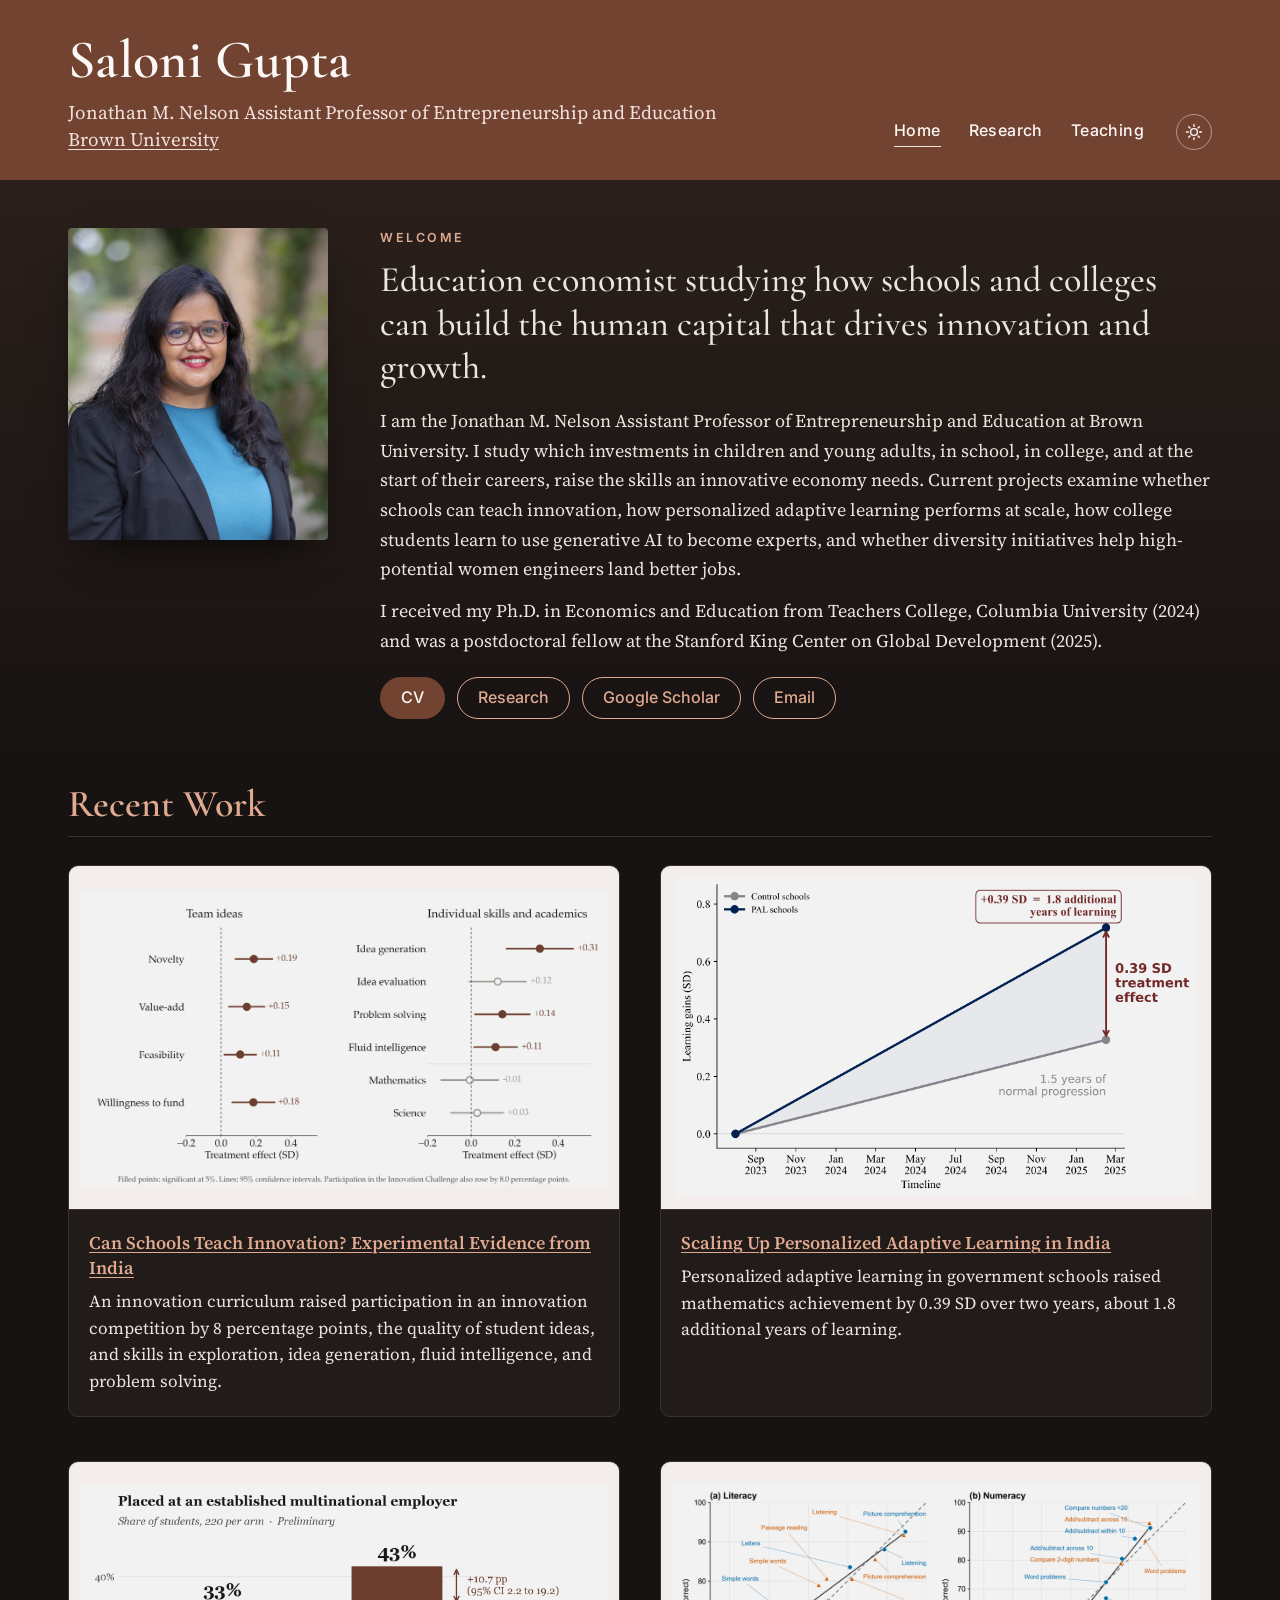
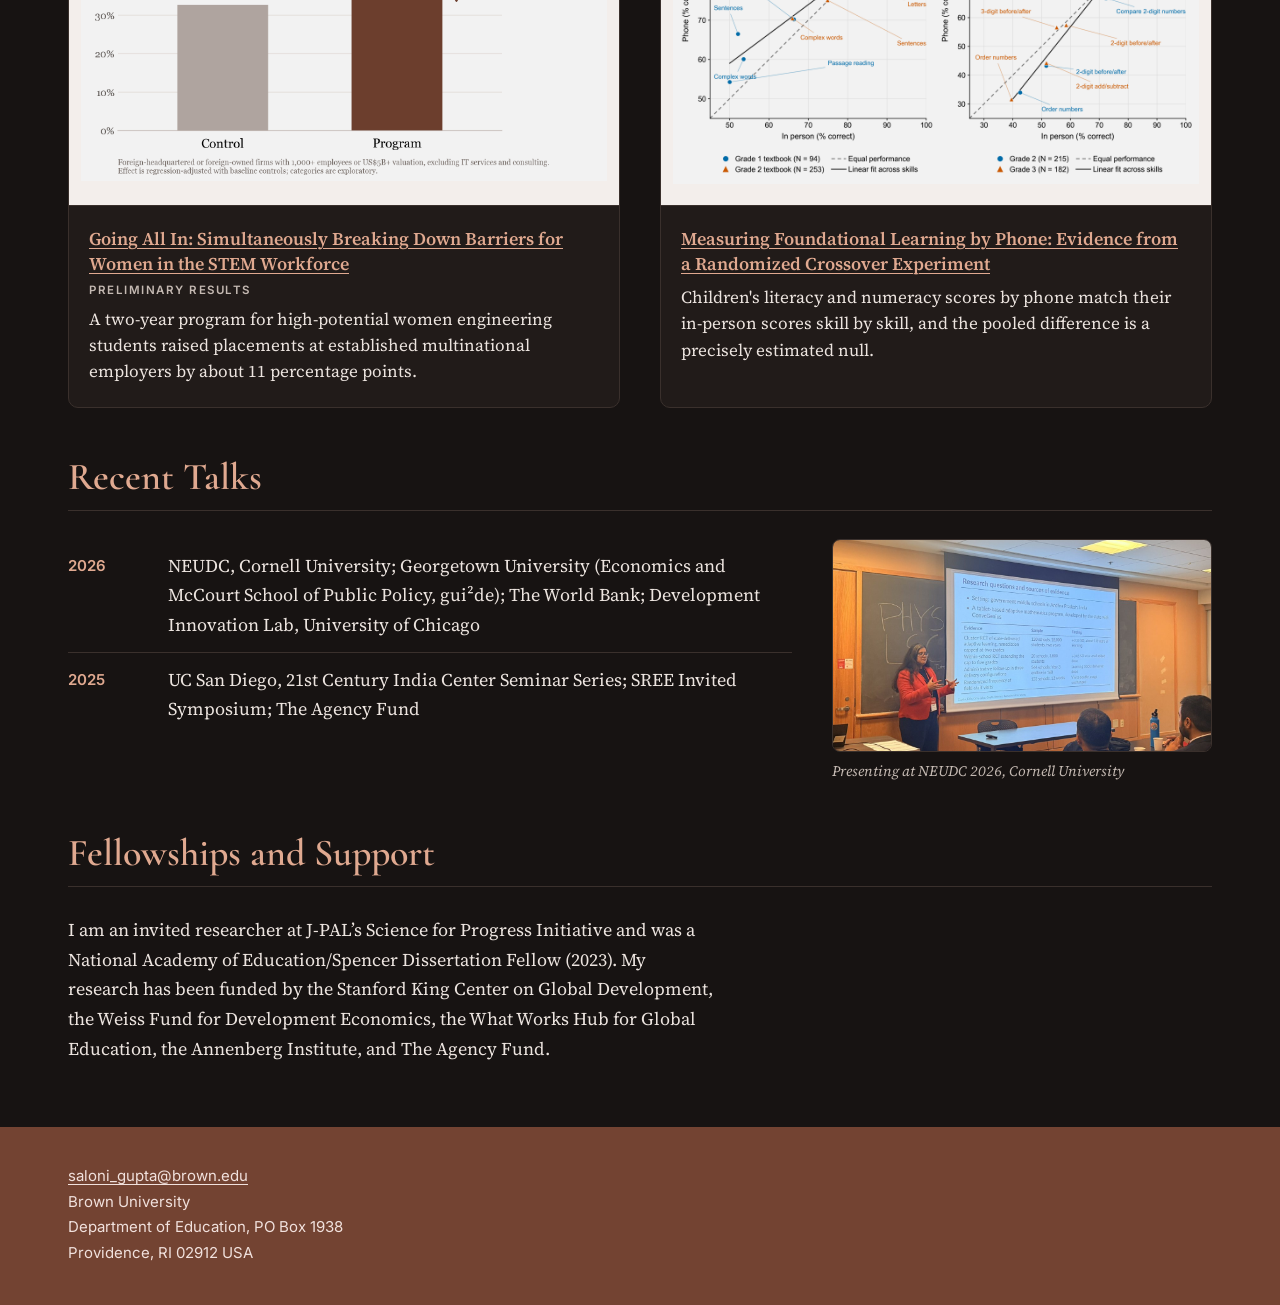
==== index.html @ adf178d1 "Women in STEM: high-potential, not first-generation Co-Authored-By: Claude Opus 5.5 <noreply@anthrop" ====
<!doctype html>
<html lang="en">
<head>
<meta charset="utf-8">
<meta name="viewport" content="width=device-width, initial-scale=1">
<title>Saloni Gupta</title>
<meta name="description" content="Saloni Gupta, Jonathan M. Nelson Assistant Professor of Entrepreneurship and Education at Brown University. Research on education, innovation, and technology in developing countries.">
<link rel="icon" href="assets/favicon.svg" type="image/svg+xml">
<link rel="icon" href="assets/favicon-48.png" sizes="48x48" type="image/png">
<link rel="apple-touch-icon" href="assets/apple-touch-icon.png">
<meta name="theme-color" content="#734332">
<meta name="color-scheme" content="dark light">
<meta property="og:type" content="website">
<meta property="og:site_name" content="Saloni Gupta">
<meta property="og:title" content="Saloni Gupta">
<meta property="og:description" content="Saloni Gupta, Jonathan M. Nelson Assistant Professor of Entrepreneurship and Education at Brown University. Research on education, innovation, and technology in developing countries.">
<meta property="og:url" content="https://www.guptasaloni.com/">
<meta property="og:image" content="https://www.guptasaloni.com/assets/share-card.jpg">
<meta property="og:image:width" content="1200">
<meta property="og:image:height" content="630">
<meta name="twitter:card" content="summary_large_image">
<link rel="canonical" href="https://www.guptasaloni.com/">
<script>
document.documentElement.classList.add("js");
(function () {
  var t = new URLSearchParams(location.search).get("theme");
  try { if (t) localStorage.setItem("theme", t); else t = localStorage.getItem("theme"); } catch (e) {}
  document.documentElement.setAttribute("data-theme", t === "light" ? "light" : "dark");
})();
</script>
<link rel="preconnect" href="https://fonts.googleapis.com">
<link rel="preconnect" href="https://fonts.gstatic.com" crossorigin>
<link rel="stylesheet" href="https://fonts.googleapis.com/css2?family=Inter:wght@400;500;600&family=Cormorant+Garamond:ital,wght@0,500;0,600;0,700;1,500&family=Source+Serif+4:ital,opsz,wght@0,8..60,400;0,8..60,600;0,8..60,700;1,8..60,400&display=swap">
<link rel="stylesheet" href="assets/style.css">
</head>
<body>

<header class="masthead">
  <div class="wrap masthead-inner">
    <div class="identity">
      <a class="name" href="index.html">Saloni Gupta</a>
      <p class="role">Jonathan M. Nelson Assistant Professor of Entrepreneurship and Education<br>
        <a href="https://education.brown.edu/">Brown University</a></p>
    </div>
    <nav class="nav" aria-label="Main">
      <a href="index.html" aria-current="page">Home</a>
      <a href="research.html">Research</a>
      <a href="teaching.html">Teaching</a>
      <button class="theme-toggle" type="button" aria-label="Switch between dark and light">
        <svg class="i-sun" viewBox="0 0 24 24" aria-hidden="true"><circle cx="12" cy="12" r="4.5"/><path d="M12 2v2.5M12 19.5V22M2 12h2.5M19.5 12H22M4.9 4.9l1.8 1.8M17.3 17.3l1.8 1.8M4.9 19.1l1.8-1.8M17.3 6.7l1.8-1.8"/></svg>
        <svg class="i-moon" viewBox="0 0 24 24" aria-hidden="true"><path d="M20 14.5A8 8 0 1 1 9.5 4a6.5 6.5 0 0 0 10.5 10.5z"/></svg>
      </button>
    </nav>
  </div>
</header>

<main>
  <section class="hero">
    <div class="wrap hero-inner">
      <img class="headshot" src="assets/headshot.jpg" alt="Portrait of Saloni Gupta" width="260" height="312">
      <div class="hero-text">
        <p class="eyebrow">Welcome</p>
        <p class="tagline">Education economist studying how schools and colleges can build the human capital that drives innovation and growth.</p>
        <div class="bio">
      <p>I am the Jonathan M. Nelson Assistant Professor of Entrepreneurship and Education at <a class="quiet" href="https://education.brown.edu/">Brown University</a>. I study which investments in children and young adults, in school, in college, and at the start of their careers, raise the skills an innovative economy needs. Current projects examine whether schools can teach innovation, how personalized adaptive learning performs at scale, how college students learn to use generative AI to become experts, and whether diversity initiatives help high-potential women engineers land better jobs.</p>
      <p>I received my Ph.D. in <a class="quiet" href="https://www.tc.columbia.edu/education-policy-and-social-analysis/economics-and-education/">Economics and Education</a> from Teachers College, Columbia University (2024) and was a postdoctoral fellow at the <a class="quiet" href="https://kingcenter.stanford.edu/people/saloni-gupta">Stanford King Center on Global Development</a> (2025).</p>
        </div>
        <p class="buttons">
          <a class="btn btn-solid" href="https://drive.google.com/file/d/1WS9bWjuK0NoUhhTJx7CAE8y5feHexhwJ/view">CV</a>
          <a class="btn" href="research.html">Research</a>
          <a class="btn" href="https://scholar.google.com/citations?user=am6ULm8AAAAJ&amp;hl=en">Google Scholar</a>
          <a class="btn" href="mailto:saloni_gupta@brown.edu">Email</a>
        </p>
      </div>
    </div>
  </section>

  <section class="wrap recent">
    <h2>Recent Work</h2>
    <div class="grid">
      <article class="card reveal">
        <button class="fig" data-full="assets/figures/innovation.png" aria-label="Enlarge figure: Can Schools Teach Innovation?">
          <img src="assets/figures/innovation.png" alt="Treatment effects on team ideas and individual skills" loading="lazy">
        </button>
        <h3><a href="research.html#innovation">Can Schools Teach Innovation? Experimental Evidence from India</a></h3>
        <p>An innovation curriculum raised participation in an innovation competition by 8 percentage points, the quality of student ideas, and skills in exploration, idea generation, fluid intelligence, and problem solving.</p>
      </article>
      <article class="card reveal">
        <button class="fig" data-full="assets/figures/pal.png" aria-label="Enlarge figure: Scaling Up Personalized Adaptive Learning">
          <img src="assets/figures/pal.png" alt="Learning gains in PAL and control schools over two years" loading="lazy">
        </button>
        <h3><a href="research.html#pal">Scaling Up Personalized Adaptive Learning in India</a></h3>
        <p>Personalized adaptive learning in government schools raised mathematics achievement by 0.39 SD over two years, about 1.8 additional years of learning.</p>
      </article>
      <article class="card reveal">
        <button class="fig" data-full="assets/figures/women-stem.png" aria-label="Enlarge figure: Going All In">
          <img src="assets/figures/women-stem.png" alt="Share of students placed at an established multinational employer, control versus program" loading="lazy">
        </button>
        <h3><a href="research.html#going-all-in">Going All In: Simultaneously Breaking Down Barriers for Women in the STEM Workforce</a></h3>
        <p class="card-kicker">Preliminary results</p>
        <p>A two-year program for high-potential women engineering students raised placements at established multinational employers by about 11 percentage points.</p>
      </article>
      <article class="card reveal">
        <button class="fig" data-full="assets/figures/phone.png" aria-label="Enlarge figure: Measuring Foundational Learning by Phone">
          <img src="assets/figures/phone.png" alt="Phone versus in-person scores, skill by skill" loading="lazy">
        </button>
        <h3><a href="research.html#phone">Measuring Foundational Learning by Phone: Evidence from a Randomized Crossover Experiment</a></h3>
        <p>Children's literacy and numeracy scores by phone match their in-person scores skill by skill, and the pooled difference is a precisely estimated null.</p>
      </article>
    </div>
  </section>

  <section class="wrap news reveal">
    <h2>Recent Talks</h2>
    <div class="talks-wrap">
      <ul class="talks">
        <li><span class="talk-date">2026</span><span>NEUDC, Cornell University; Georgetown University (Economics and McCourt School of Public Policy, gui²de); The World Bank; Development Innovation Lab, University of Chicago</span></li>
        <li><span class="talk-date">2025</span><span>UC San Diego, 21st Century India Center Seminar Series; SREE Invited Symposium; The Agency Fund</span></li>
      </ul>
      <figure class="talk-photo">
        <img src="assets/photos/neudc-2026.jpg" alt="Saloni Gupta presenting at NEUDC 2026, Cornell University" loading="lazy">
        <figcaption>Presenting at NEUDC 2026, Cornell University</figcaption>
      </figure>
    </div>
  </section>

  <section class="wrap support reveal">
    <h2>Fellowships and Support</h2>
    <p class="bio">I am an invited researcher at <a class="quiet" href="https://www.povertyactionlab.org/initiative/science-progress-initiative">J-PAL’s Science for Progress Initiative</a> and was a <a class="quiet" href="https://naeducation.org/awardee/saloni-gupta/">National Academy of Education/Spencer Dissertation Fellow</a> (2023). My research has been funded by the <a class="quiet" href="https://kingcenter.stanford.edu/">Stanford King Center on Global Development</a>, the <a class="quiet" href="https://weissfund.uchicago.edu/">Weiss Fund for Development Economics</a>, the <a class="quiet" href="https://www.wwhge.org/">What Works Hub for Global Education</a>, the <a class="quiet" href="https://annenberg.brown.edu/">Annenberg Institute</a>, and <a class="quiet" href="https://www.agency.fund/">The Agency Fund</a>.</p>
  </section>
</main>

<footer class="footer">
  <div class="wrap">
    <a href="mailto:saloni_gupta@brown.edu">saloni_gupta@brown.edu</a><br>
    Brown University<br>
    Department of Education, PO Box 1938<br>
    Providence, RI 02912 USA
  </div>
</footer>

<dialog class="lightbox" aria-label="Enlarged figure">
  <button class="close" aria-label="Close">×</button>
  <img alt="">
</dialog>

<script src="assets/site.js"></script>
</body>
</html>
---- assets/style.css ----
:root {
  --band: #734332;
  --band-dark: #5e3628;
  --brown: #734332;
  --card: #ffffff;
  --hero-top: #f1e1dd;
  --brown-dark: #5e3628;
  --cream: #f1e1dd;
  --white: #fbf8f6;
  --ink: #1c1c1c;
  --muted: #5a5450;
  --rule: #e6ded9;
  --paper: #faf8f6;
  --serif: "Source Serif 4", "Palatino Linotype", Palatino, Georgia, serif;
  --sans: "Inter", "Helvetica Neue", Arial, sans-serif;
  --display: "Cormorant Garamond", "Palatino Linotype", Palatino, Georgia, serif;
  --ease: cubic-bezier(.2, .7, .2, 1);
  --wrap: 1200px;
}

* { box-sizing: border-box; }
html { -webkit-text-size-adjust: 100%; }
body {
  margin: 0;
  background: var(--paper);
  color: var(--ink);
  font-family: var(--serif);
  font-size: 18px;
  line-height: 1.65;
  -webkit-font-smoothing: antialiased;
  text-rendering: optimizeLegibility;
}
html { scroll-behavior: smooth; }
body { overflow-anchor: none; }
a { color: var(--brown); text-underline-offset: 3px; text-decoration-thickness: 1px; transition: color .2s ease; }
a:hover { color: var(--brown-dark); }

.wrap { max-width: var(--wrap); margin: 0 auto; padding: 0 28px; }

/* Masthead: name, title and menu share one band and one page width */
.masthead {
  position: sticky; top: 0; z-index: 50;
  background: var(--band); color: var(--white);
  transition: box-shadow .3s ease;
}
.masthead-inner, .name, .role { transition: padding .3s var(--ease), font-size .3s var(--ease), opacity .25s ease, max-height .3s var(--ease), margin .3s var(--ease); }
.role { max-height: 80px; overflow: hidden; }
.masthead.slim { box-shadow: 0 6px 20px -10px rgba(40, 20, 12, .55); }
.masthead.slim .masthead-inner { padding-top: 12px; padding-bottom: 12px; align-items: center; }
.masthead.slim .name { font-size: 30px; }
.masthead.slim .role { max-height: 0; opacity: 0; margin-top: 0; }
.masthead.slim .nav { padding-bottom: 0; }
.masthead-inner {
  display: flex;
  justify-content: space-between;
  align-items: flex-end;
  gap: 32px;
  padding-top: 32px;
  padding-bottom: 26px;
}
.masthead a { color: var(--white); }
.name {
  display: block;
  font-family: var(--display);
  font-weight: 600;
  font-size: 54px;
  line-height: 1.05;
  text-decoration: none;
  letter-spacing: 0.3px;
}
.role { margin: 10px 0 0; font-size: 19px; line-height: 1.45; color: var(--cream); }
.role a { color: var(--cream); }
.nav { display: flex; gap: 28px; font-family: var(--sans); font-size: 16px; font-weight: 500; letter-spacing: .2px; padding-bottom: 4px; }
.nav a { position: relative; text-decoration: none; padding-bottom: 4px; letter-spacing: 0.4px; }
.nav a::after {
  content: ""; position: absolute; left: 0; right: 0; bottom: 0; height: 1px;
  background: var(--cream); transform: scaleX(0); transform-origin: left;
  transition: transform .3s var(--ease);
}
.nav a:hover::after, .nav a[aria-current="page"]::after { transform: scaleX(1); }

.nav { align-items: center; }
.theme-toggle {
  display: inline-grid; place-items: center; width: 36px; height: 36px; margin-left: 4px;
  border: 1px solid rgba(251, 248, 246, .45); border-radius: 50%; background: transparent; cursor: pointer;
  transition: background .2s ease, border-color .2s ease;
}
.theme-toggle:hover { background: rgba(251, 248, 246, .14); border-color: var(--white); }
.theme-toggle:focus-visible { outline: 2px solid var(--white); outline-offset: 2px; }
.theme-toggle svg { width: 18px; height: 18px; fill: none; stroke: var(--white); stroke-width: 1.8; stroke-linecap: round; }
.theme-toggle .i-moon { fill: var(--white); stroke: none; }
:root[data-theme="dark"] .theme-toggle .i-moon, :root[data-theme="light"] .theme-toggle .i-sun { display: none; }

/* Intro */
/* Hero */
.hero { background: linear-gradient(180deg, var(--hero-top) 0%, var(--paper) 100%); }
.hero-inner {
  display: grid;
  grid-template-columns: 260px 1fr;
  gap: 52px;
  align-items: start;
  padding-top: 48px;
  padding-bottom: 40px;
}
.headshot {
  width: 100%; height: auto; display: block; border-radius: 4px;
  box-shadow: 0 18px 40px -18px rgba(70, 35, 22, .45);
}
.eyebrow {
  font-family: var(--sans);
  margin: 0 0 10px; font-size: 12.5px; font-weight: 600;
  letter-spacing: 2.5px; text-transform: uppercase; color: var(--brown);
}
.tagline {
  margin: 0; font-family: var(--display); font-weight: 500;
  font-size: 36px; line-height: 1.2; color: var(--ink);
  margin-bottom: 18px;
}
.buttons { display: flex; flex-wrap: wrap; gap: 12px; margin: 22px 0 0; }
.btn {
  font-family: var(--sans); font-weight: 500;
  display: inline-block; padding: 10px 20px; border: 1px solid var(--brown); border-radius: 999px;
  font-size: 16px; line-height: 1.2; text-decoration: none; color: var(--brown); background: transparent;
  transition: background .25s ease, color .25s ease, transform .25s var(--ease), box-shadow .25s ease;
}
.btn:hover { background: var(--band); color: var(--white); transform: translateY(-2px); box-shadow: 0 8px 18px -10px rgba(70, 35, 22, .6); }
.btn-solid { background: var(--band); color: var(--white); border-color: var(--band); }
.btn-solid:hover { background: var(--band-dark); color: var(--white); }
.btn:focus-visible { outline: 2px solid var(--brown); outline-offset: 3px; }

/* Bio: links read as plain text and reveal themselves on hover */
.bio a.quiet { color: inherit; text-decoration: underline; text-decoration-color: transparent; text-underline-offset: 3px; transition: color .2s ease, text-decoration-color .2s ease; }
.bio a.quiet:hover, .bio a.quiet:focus-visible { color: var(--brown); text-decoration-color: currentColor; }

/* Bio */
.bio p { margin: 0 0 12px; }

/* Recent work */
.recent { padding-top: 24px; padding-bottom: 48px; }
h2 {
  font-family: var(--display);
  font-weight: 600;
  font-size: 38px;
  line-height: 1.15;
  color: var(--brown);
  margin: 0 0 28px;
  padding-bottom: 10px;
  border-bottom: 1px solid var(--rule);
}
.grid { display: grid; grid-template-columns: 1fr 1fr; gap: 44px 40px; }
.card {
  display: flex; flex-direction: column;
  background: var(--card); border: 1px solid var(--rule); border-radius: 10px; overflow: hidden;
  transition: transform .35s var(--ease), box-shadow .35s ease, border-color .35s ease;
}
.card:hover { transform: translateY(-4px); box-shadow: 0 24px 44px -26px rgba(0, 0, 0, .55); border-color: color-mix(in srgb, var(--brown) 45%, var(--rule)); }
.js .card.reveal.in { transition: transform .35s var(--ease), box-shadow .35s ease, border-color .35s ease, opacity .8s var(--ease); }
.js .card.reveal.in:hover { transform: translateY(-4px); }
.card h3, .card p { padding: 0 20px; }
.card p { padding-bottom: 22px; }
.card h3 { font-size: 18px; line-height: 1.4; margin: 20px 0 8px; font-weight: 600; }
.card h3 a { color: var(--brown); }
.card p.card-kicker { margin: -2px 0 6px; padding-bottom: 0; font-family: var(--sans); font-size: 11.5px; font-weight: 600; letter-spacing: 1.5px; text-transform: uppercase; color: var(--muted); }
.card p { margin: 0; font-size: 17px; line-height: 1.55; }
.fig {
  display: block; width: 100%; padding: 12px; border: 0; border-bottom: 1px solid var(--rule); border-radius: 0;
  background: #ffffff; cursor: zoom-in; aspect-ratio: 16 / 10; overflow: hidden;
  transition: box-shadow .35s ease, transform .35s var(--ease), border-color .35s ease;
}
.fig img { width: 100%; height: 100%; object-fit: contain; display: block; transition: transform .5s var(--ease); }
.card:hover .fig img { transform: scale(1.03); }
.fig:focus-visible { outline: 2px solid var(--brown); outline-offset: 3px; }

/* Fellowships and support (Home) */
.support { padding-bottom: 64px; }
.support p { margin: 0; max-width: 72ch; }

/* Recent talks */
.news { padding-top: 0; padding-bottom: 48px; }
.talks-wrap { display: grid; grid-template-columns: 1fr 380px; gap: 40px; align-items: start; }
.talk-photo { margin: 0; }
.talk-photo img { width: 100%; aspect-ratio: 16 / 9; object-fit: cover; border-radius: 8px; display: block; border: 1px solid var(--rule); }
.talk-photo figcaption { margin-top: 8px; font-size: 14.5px; color: var(--muted); font-style: italic; }
.talks { list-style: none; margin: 0; padding: 0; }
.talks li { display: grid; grid-template-columns: 80px 1fr; gap: 20px; padding: 12px 0; border-bottom: 1px solid var(--rule); }
.talks li:last-child { border-bottom: 0; }
.talk-date { color: var(--brown); font-family: var(--sans); font-size: 15px; font-weight: 600; padding-top: 3px; }

/* Inner pages */
.page { padding-top: 48px; padding-bottom: 64px; }
h1 { font-family: var(--display); font-weight: 600; font-size: 52px; line-height: 1.2; color: var(--brown); margin: 0 0 36px; }
.page section { margin-bottom: 52px; }
.page section:last-child { margin-bottom: 0; }
.lead { margin: 0 0 24px; }

/* Expandable items (papers, courses) */
.item { border-bottom: 1px solid var(--rule); }
.item summary {
  list-style: none;
  cursor: pointer;
  position: relative;
  padding: 18px 48px 18px 0;
  display: flex;
  flex-direction: column;
  gap: 2px;
}
.item summary::-webkit-details-marker { display: none; }
.item summary::after {
  content: "";
  position: absolute;
  right: 10px;
  top: 50%;
  width: 10px;
  height: 10px;
  border-right: 2px solid var(--muted);
  border-bottom: 2px solid var(--muted);
  transform: translateY(-70%) rotate(45deg);
  transition: transform .2s ease;
}
.item[open] summary::after { transform: translateY(-20%) rotate(-135deg); }
.item summary .item-title { transition: color .2s ease; }
.item summary:hover .item-title { color: var(--brown); }
.item summary:focus-visible { outline: 2px solid var(--brown); outline-offset: 2px; }
.item-title { font-weight: 600; line-height: 1.4; }
.item summary { gap: 4px; }
.item-meta { font-family: var(--sans); font-size: 14.5px; line-height: 1.55; color: var(--muted); }
.item-meta a { color: var(--brown); }
.abstract { padding: 0 48px 22px 0; }
.abstract p { margin: 0 0 10px; max-width: 72ch; }
.abstract ul { max-width: 72ch; }
.page h2 { margin-bottom: 18px; }
.page h2 + .item summary { padding-top: 6px; }
.fig.fig-inline { max-width: 640px; margin: 4px 0 16px; border: 1px solid var(--rule); border-radius: 8px; }
.paper-links { font-family: var(--sans); font-size: 14.5px; line-height: 1.7; color: var(--muted); margin: 0 0 14px !important; }
.abstract .sub { font-weight: 600; margin: 6px 0 4px; }
.abstract ul { margin: 0 0 12px; padding-left: 22px; }
.abstract li { margin: 2px 0; }
.item[open] .abstract { animation: reveal .22s ease; }
@keyframes reveal { from { opacity: 0; transform: translateY(-4px); } to { opacity: 1; transform: none; } }

/* Paper tags and citations */
.tags { display: flex; flex-wrap: wrap; gap: 6px; margin-top: 6px; }
.tag {
  font-family: var(--sans);
  font-size: 12.5px; line-height: 1; letter-spacing: .4px; padding: 5px 10px; border-radius: 999px;
  background: var(--tag-bg, #f1e1dd); color: var(--tag-ink, #5e3628);
}
.cite { margin-top: 10px; }
.cite-btn, .copy-btn {
  font: inherit; font-size: 14px; cursor: pointer; border-radius: 999px; padding: 6px 14px;
  border: 1px solid var(--brown); background: transparent; color: var(--brown);
  transition: background .2s ease, color .2s ease;
}
.cite-btn:hover, .copy-btn:hover, .cite-btn[aria-expanded="true"] { background: var(--band); border-color: var(--band); color: var(--white); }
.cite-box {
  margin-top: 10px; padding: 14px 16px; border-left: 3px solid var(--brown); background: var(--card);
  border-radius: 0 6px 6px 0; display: flex; gap: 16px; align-items: flex-start; justify-content: space-between;
}
.cite-box[hidden] { display: none; }
.cite-text { margin: 0 !important; font-size: 15.5px; line-height: 1.55; }

/* Photos */
.photos { display: grid; grid-template-columns: 1fr 1fr; gap: 36px; }
.photos figure { margin: 0; }
.photos figure > img, .photos .ph { overflow: hidden; border-radius: 4px; }
.photos img { width: 100%; aspect-ratio: 16 / 9; object-fit: cover; display: block; border-radius: 4px; transition: transform .6s var(--ease), box-shadow .4s ease; }
.photos figure:hover img { transform: translateY(-3px); box-shadow: 0 22px 40px -22px rgba(70, 35, 22, .5); }
.photos figcaption { margin-top: 12px; font-size: 16px; line-height: 1.55; color: var(--ink); }
.photos figcaption strong { display: block; margin-bottom: 2px; font-weight: 600; }

/* Education journey (Teaching page) */
.journey { position: relative; padding-left: 34px; }
.journey::before { content: ""; position: absolute; left: 6px; top: 8px; bottom: 8px; width: 2px; background: var(--rule); }
.stage { position: relative; margin-bottom: 44px; }
.stage:last-child { margin-bottom: 0; }
.stage::before {
  content: ""; position: absolute; left: -34px; top: 7px; width: 14px; height: 14px; border-radius: 50%;
  background: var(--paper); border: 2px solid var(--brown);
}
.stage-head { margin: 0 0 8px; color: var(--muted); font-family: var(--sans); font-size: 14.5px; }
.stage-head strong { color: var(--brown); font-family: var(--serif); font-size: 20px; font-weight: 600; }
.stage > p { margin-top: 0; }
.stage .photos { margin-top: 20px; }

/* Footer */
.footer { font-family: var(--sans); background: var(--band); color: var(--cream); font-size: 15px; line-height: 1.7; padding: 36px 0 40px; }
.footer a { color: var(--cream); }

/* Lightbox */
.lightbox { border: 0; padding: 0; background: transparent; max-width: min(1100px, 86vw); max-height: 84vh; overflow: visible; border-radius: 6px; }
.lightbox::backdrop { background: rgba(20, 14, 12, 0.82); }
.lightbox img { display: block; max-width: min(1100px, 86vw); max-height: 84vh; background: #fff; border-radius: 6px; box-shadow: 0 30px 80px -20px rgba(0,0,0,.6); }
.lightbox[open] { animation: rise .3s var(--ease); }
.lightbox .close {
  position: absolute; top: -16px; right: -16px; width: 38px; height: 38px; border: 0; border-radius: 50%;
  background: var(--white); box-shadow: 0 4px 14px rgba(0,0,0,.35);
  font-size: 26px; line-height: 38px; color: var(--ink); cursor: pointer;
}

/* Scroll reveal (only when JavaScript has run, so content never stays hidden) */
.js .reveal { opacity: 0; transform: translateY(18px); transition: opacity .8s var(--ease), transform .8s var(--ease); }
.js .reveal.in { opacity: 1; transform: none; }
.js .hero-inner > * { animation: rise .9s var(--ease) both; }
.js .hero-text { animation-delay: .12s; }
@keyframes rise { from { opacity: 0; transform: translateY(14px); } to { opacity: 1; transform: none; } }
@media (prefers-reduced-motion: reduce) {
  html { scroll-behavior: auto; }
  .js .reveal, .js .hero-inner > * { opacity: 1; transform: none; transition: none; animation: none; }
}

/* Large screens: scale the whole design up so it fills wide monitors */
@media (min-width: 1700px) { .masthead, main, .footer { zoom: 1.1; } .grid { grid-template-columns: repeat(4, 1fr); gap: 36px 28px; } .card p { font-size: 16px; } }
@media (min-width: 2100px) { .masthead, main, .footer { zoom: 1.2; } }
@media (min-width: 2500px) { .masthead, main, .footer { zoom: 1.3; } }

/* Smooth page-to-page transitions (Chrome, Edge, Safari) */
@view-transition { navigation: auto; }
::view-transition-old(root), ::view-transition-new(root) { animation-duration: .35s; }

/* 404 */
.notfound { min-height: 50vh; }
.notfound h1 { margin-bottom: 16px; }

/* Dark theme: follows the visitor's system setting, or forced with data-theme="dark" */
:root[data-theme="dark"] {
    --brown: #e0a990;
    --brown-dark: #f0c3ae;
    --paper: #171312;
    --card: #211b19;
    --hero-top: #2a1f1b;
    --ink: #ece4df;
    --muted: #c4b9b2;
    --rule: #3a302c;
    --tag-bg: #3a2a24;
    --tag-ink: #f1d3c6;
  }
@media (prefers-color-scheme: dark) {
  :root:not([data-theme="light"]) {
    --brown: #e0a990;
    --brown-dark: #f0c3ae;
    --paper: #171312;
    --card: #211b19;
    --hero-top: #2a1f1b;
    --ink: #ece4df;
    --muted: #c4b9b2;
    --rule: #3a302c;
    --tag-bg: #3a2a24;
    --tag-ink: #f1d3c6;
  }
}
@media (prefers-color-scheme: dark) {
  :root:not([data-theme="light"]) .headshot { box-shadow: 0 18px 40px -18px rgba(0, 0, 0, .8); }
  :root:not([data-theme="light"]) .fig { background: #ffffff; }
  :root:not([data-theme="light"]) .lightbox .close { background: #ece4df; color: #1c1c1c; }
}
:root[data-theme="dark"] .stage::before { background: var(--paper); }
:root[data-theme="dark"] .headshot { box-shadow: 0 18px 40px -18px rgba(0, 0, 0, .8); }
:root[data-theme="dark"] .fig { background: #f3eeeb; }
:root[data-theme="dark"] .fig img { filter: brightness(.94) contrast(1.02); transition: transform .5s var(--ease), filter .3s ease; }
:root[data-theme="dark"] .card:hover .fig img { filter: none; }
:root[data-theme="dark"] .lightbox .close { background: #ece4df; color: #1c1c1c; }

/* Small screens */
@media (max-width: 760px) {
  body { font-size: 17px; }
  .masthead-inner { flex-direction: column; align-items: flex-start; gap: 18px; padding-top: 32px; padding-bottom: 24px; }
  .name { font-size: 42px; }
  .role { font-size: 17px; }
  .nav { font-size: 15px; gap: 20px; }
  .masthead.slim .masthead-inner { flex-direction: row; align-items: center; justify-content: space-between; gap: 12px; padding-top: 10px; padding-bottom: 10px; }
  .wrap { padding: 0 20px; }
  .masthead.slim .name { font-size: 20px; white-space: nowrap; }
  .masthead.slim .nav { gap: 12px; font-size: 13.5px; }
  .masthead.slim .theme-toggle { display: none; }
  .hero-inner { grid-template-columns: 1fr; gap: 28px; padding-top: 36px; padding-bottom: 40px; }
  .headshot { max-width: 220px; }
  .tagline { font-size: 30px; }
  .buttons { margin-top: 24px; gap: 10px; }
  .btn { padding: 9px 16px; font-size: 15px; }
  h2 { font-size: 32px; }
  .grid { grid-template-columns: 1fr; }
  h1 { font-size: 40px; margin-bottom: 24px; }
  .page { padding-top: 32px; }
  .photos { grid-template-columns: 1fr; gap: 28px; }
  .talks li { grid-template-columns: 56px 1fr; gap: 12px; }
  .talks-wrap { grid-template-columns: 1fr; gap: 20px; }
  .cite-box { flex-direction: column; }
  .journey { padding-left: 26px; }
  .stage::before { left: -26px; }
  .item summary { padding-right: 36px; }
  .abstract { padding-right: 0; }
}

/* Leave room for the sticky header when jumping to a paper */
.item { scroll-margin-top: 110px; }

/* Very small phones: the name already links home, so the slim bar drops "Home" */
@media (max-width: 360px) {
  .masthead.slim .nav a:first-child { display: none; }
  .masthead.slim .name { font-size: 18px; }
}
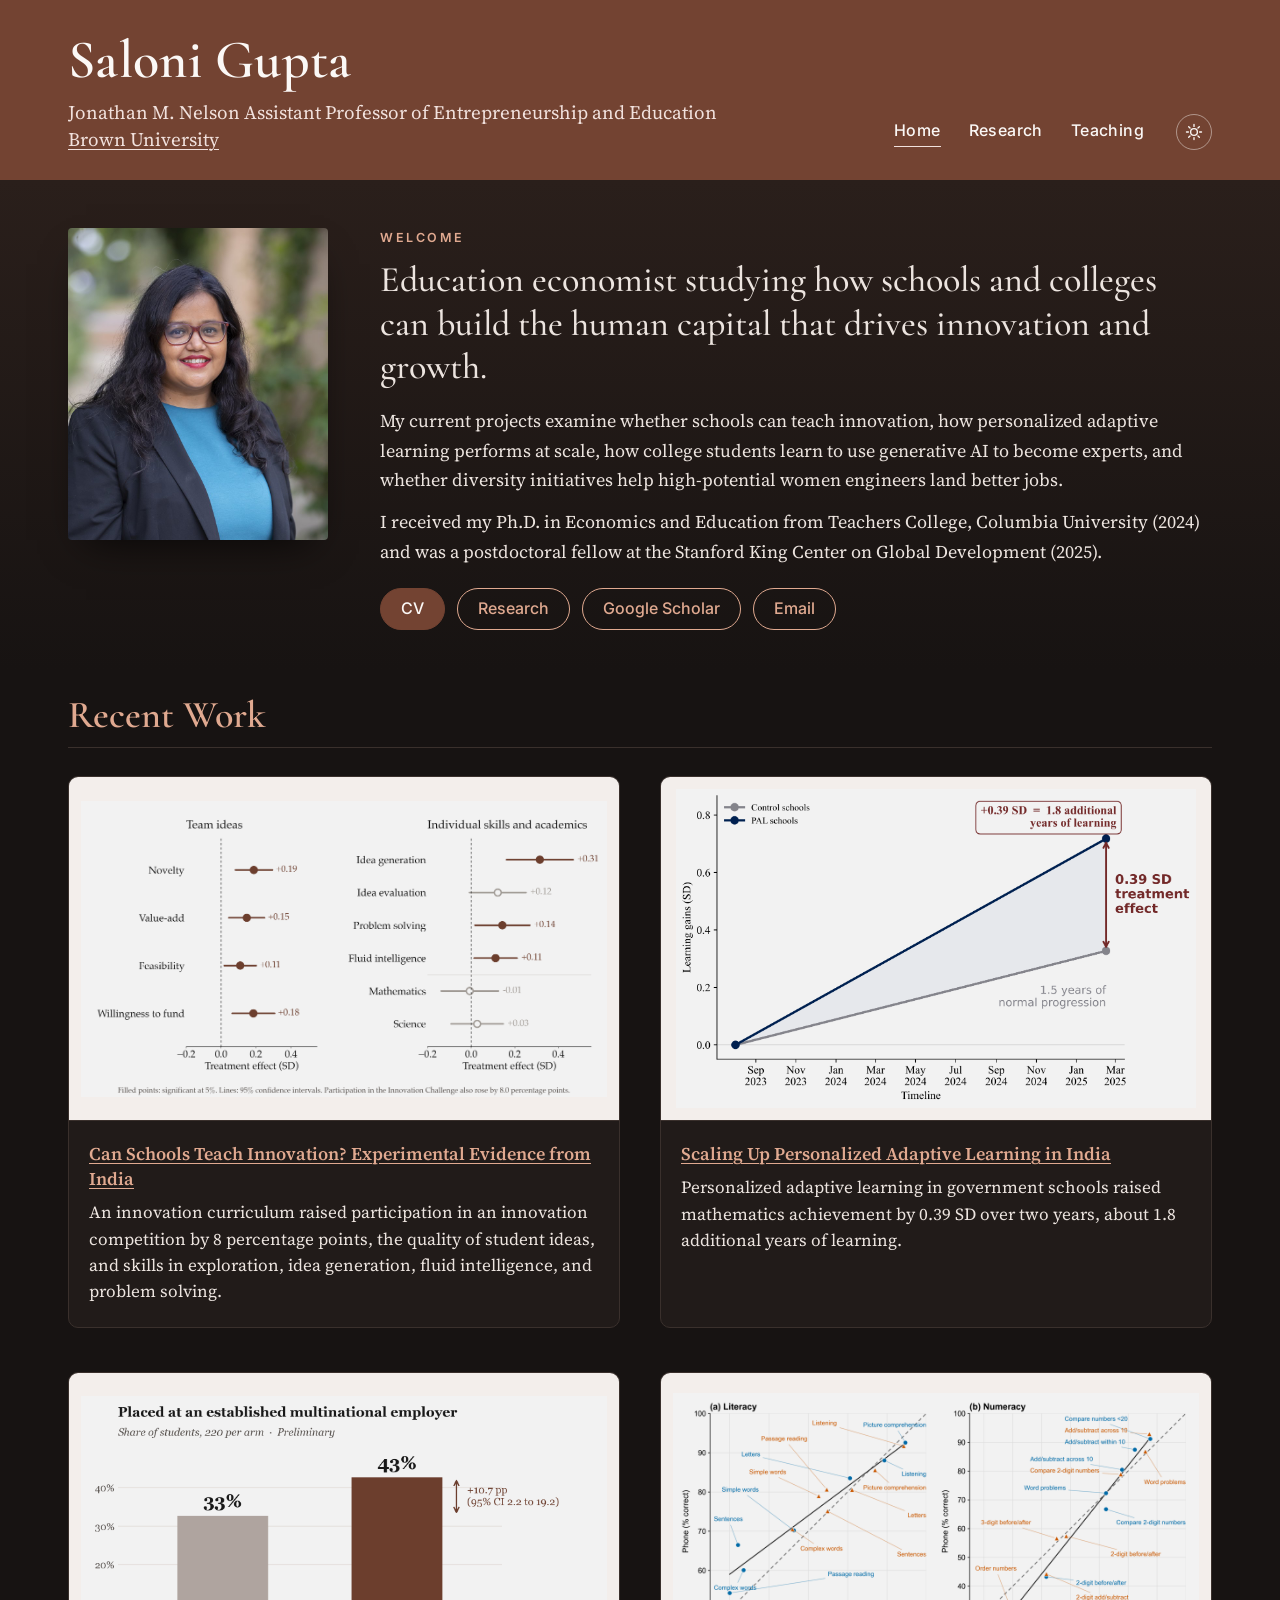
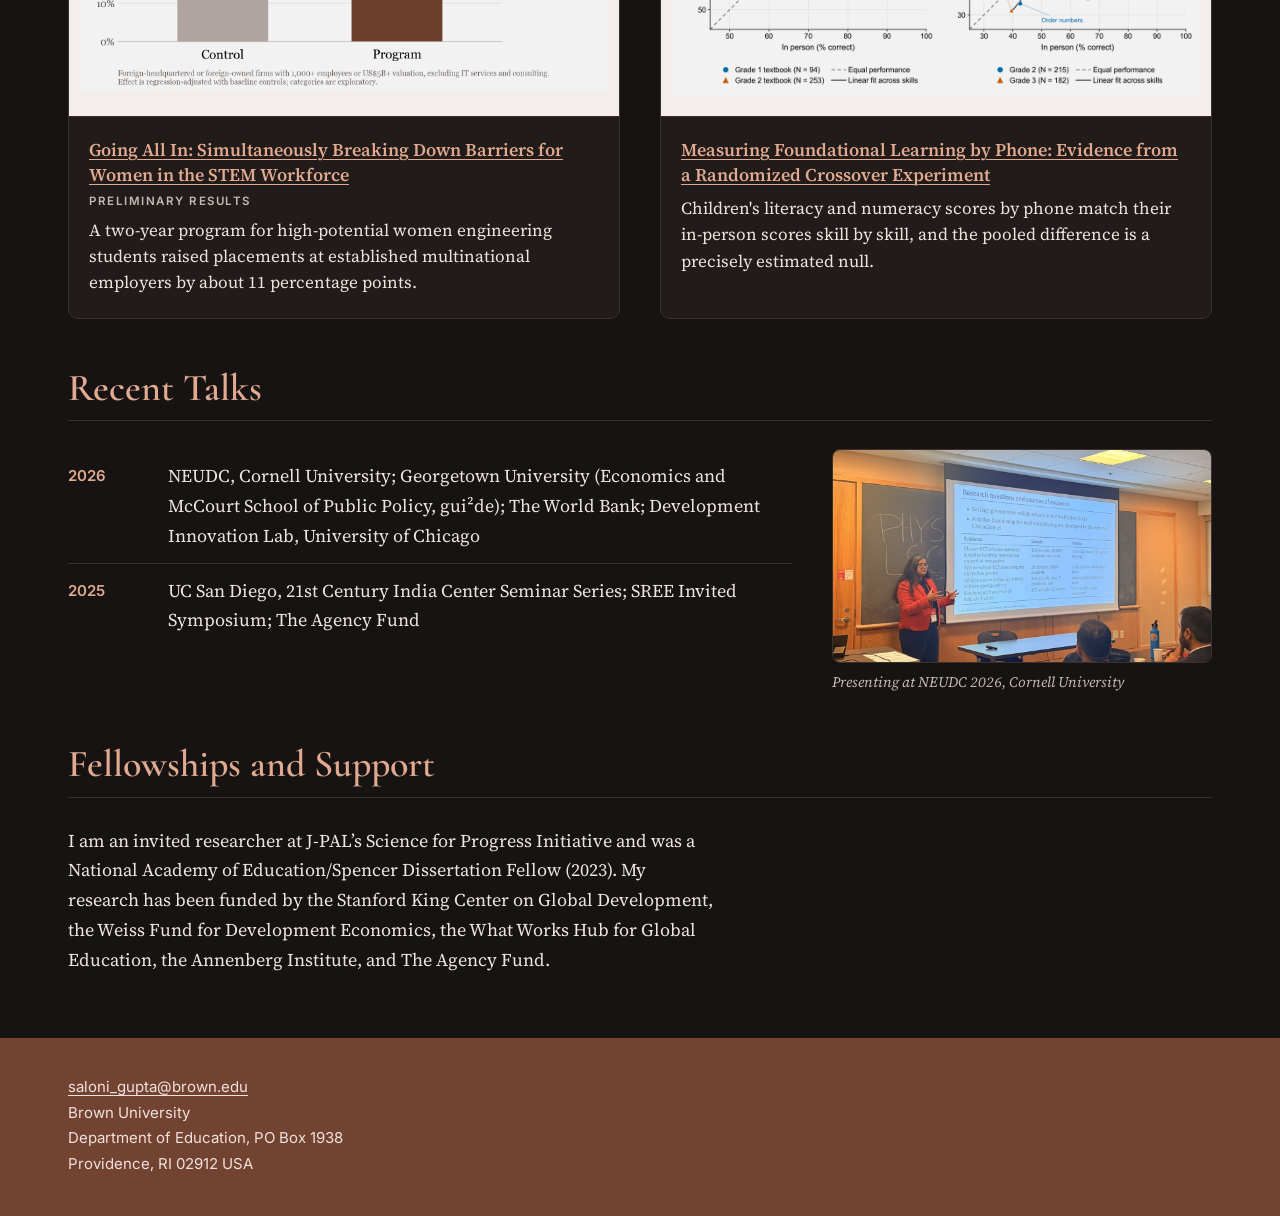
==== commit 82d91dfe: "Bio opens with current projects; title stays in header Co-Authored-By: Claude Opus 5.5 <noreply@anth" ====
--- a/index.html
+++ b/index.html
@@ -62,7 +62,7 @@
         <p class="eyebrow">Welcome</p>
         <p class="tagline">Education economist studying how schools and colleges can build the human capital that drives innovation and growth.</p>
         <div class="bio">
-      <p>I am the Jonathan M. Nelson Assistant Professor of Entrepreneurship and Education at <a class="quiet" href="https://education.brown.edu/">Brown University</a>. I study which investments in children and young adults, in school, in college, and at the start of their careers, raise the skills an innovative economy needs. Current projects examine whether schools can teach innovation, how personalized adaptive learning performs at scale, how college students learn to use generative AI to become experts, and whether diversity initiatives help high-potential women engineers land better jobs.</p>
+      <p>My current projects examine whether schools can teach innovation, how personalized adaptive learning performs at scale, how college students learn to use generative AI to become experts, and whether diversity initiatives help high-potential women engineers land better jobs.</p>
       <p>I received my Ph.D. in <a class="quiet" href="https://www.tc.columbia.edu/education-policy-and-social-analysis/economics-and-education/">Economics and Education</a> from Teachers College, Columbia University (2024) and was a postdoctoral fellow at the <a class="quiet" href="https://kingcenter.stanford.edu/people/saloni-gupta">Stanford King Center on Global Development</a> (2025).</p>
         </div>
         <p class="buttons">
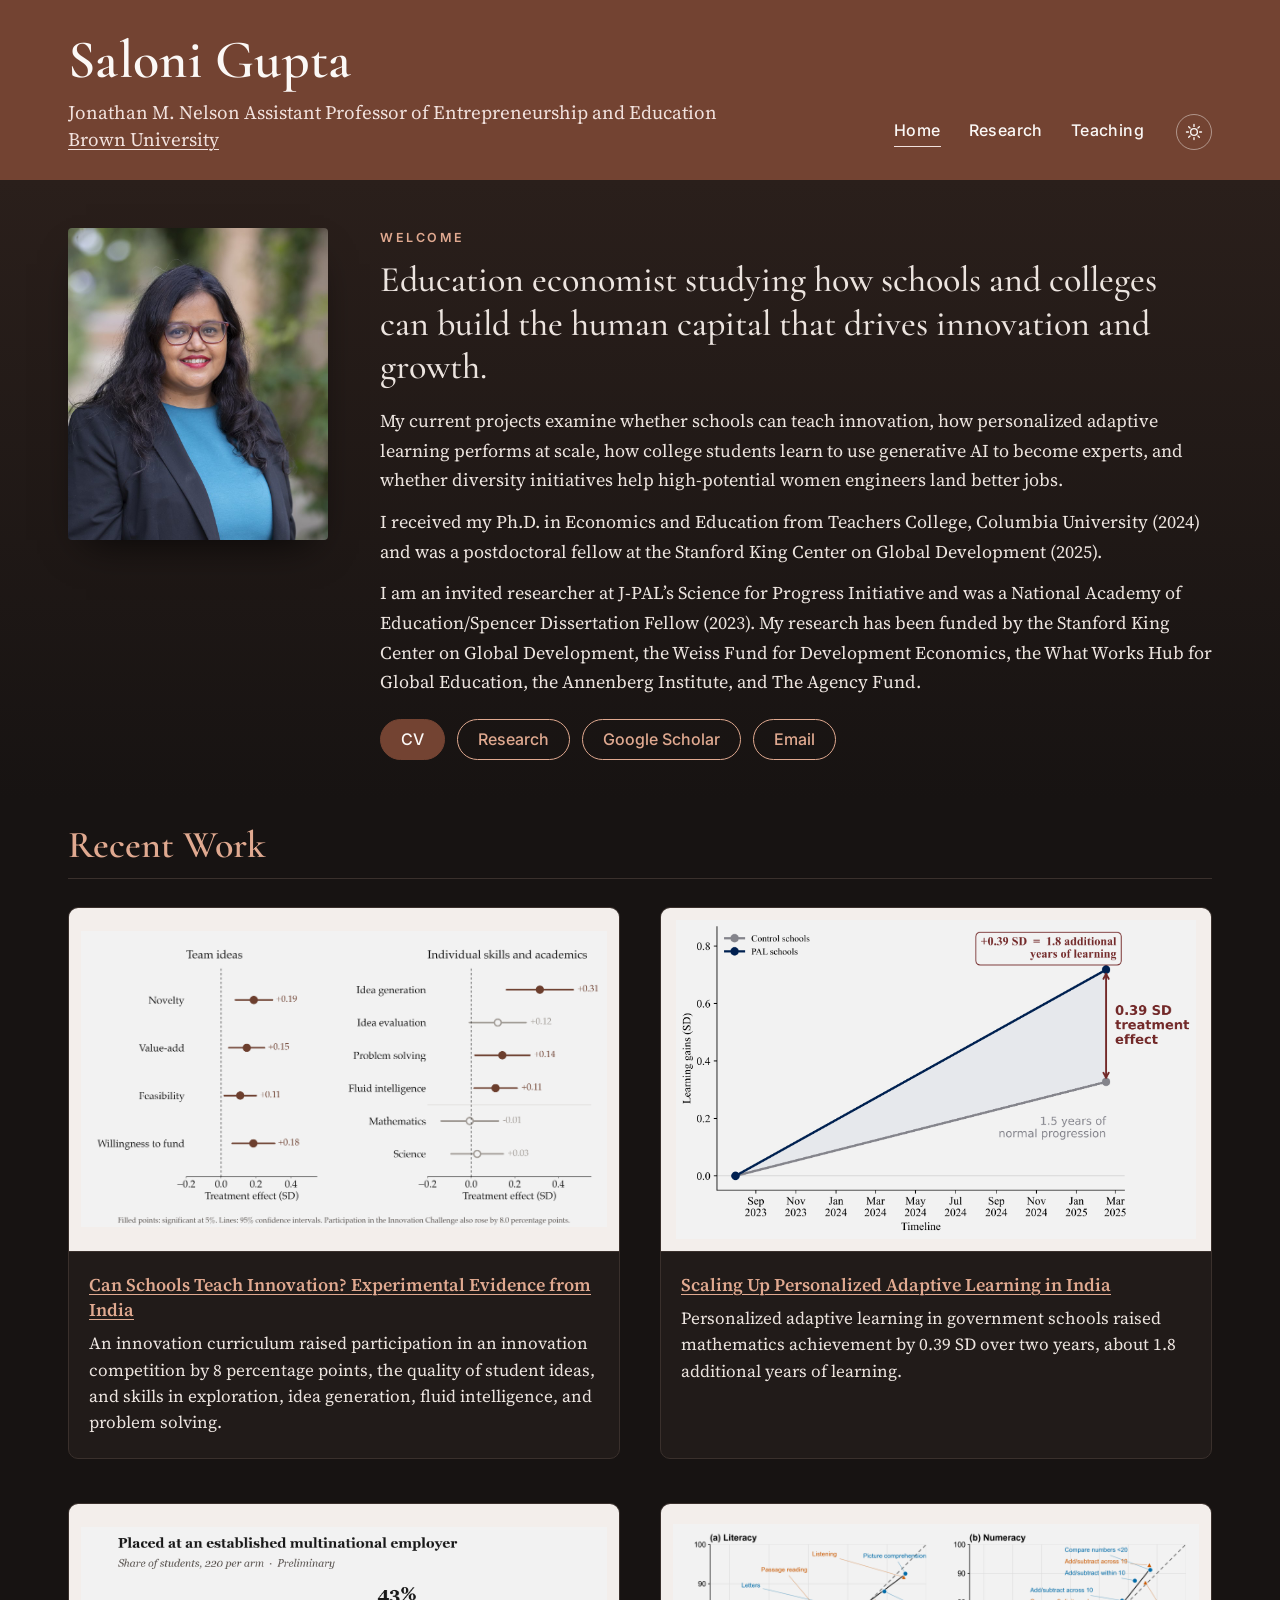
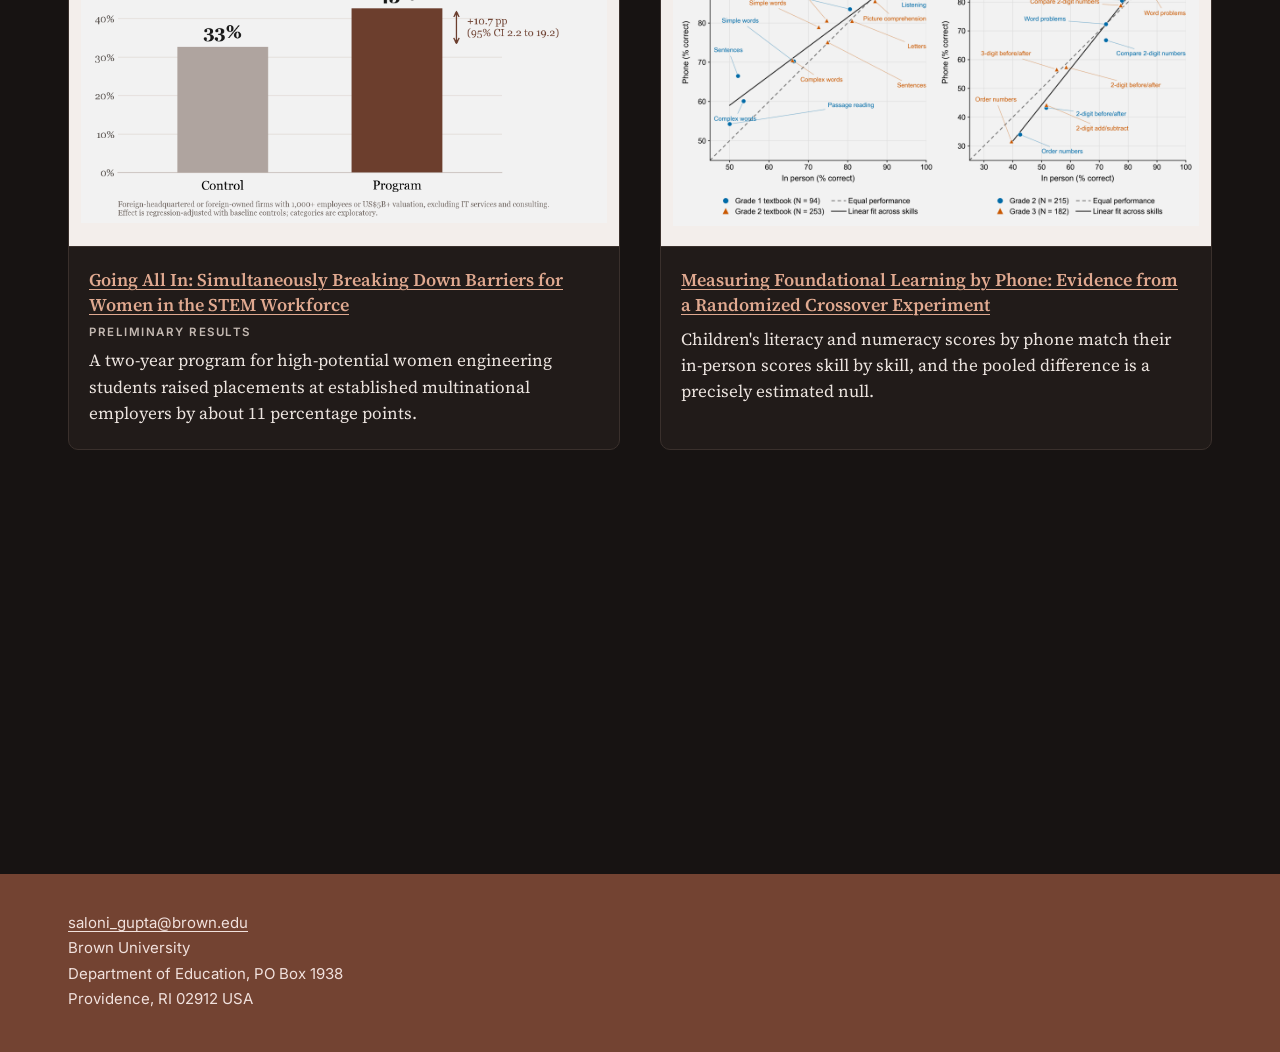
==== commit f0c4fc3b: "Fold fellowships and support back into the bio Co-Authored-By: Claude Opus 5.5 <noreply@anthropic.co" ====
--- a/index.html
+++ b/index.html
@@ -64,6 +64,7 @@
         <div class="bio">
       <p>My current projects examine whether schools can teach innovation, how personalized adaptive learning performs at scale, how college students learn to use generative AI to become experts, and whether diversity initiatives help high-potential women engineers land better jobs.</p>
       <p>I received my Ph.D. in <a class="quiet" href="https://www.tc.columbia.edu/education-policy-and-social-analysis/economics-and-education/">Economics and Education</a> from Teachers College, Columbia University (2024) and was a postdoctoral fellow at the <a class="quiet" href="https://kingcenter.stanford.edu/people/saloni-gupta">Stanford King Center on Global Development</a> (2025).</p>
+      <p>I am an invited researcher at <a class="quiet" href="https://www.povertyactionlab.org/initiative/science-progress-initiative">J-PAL’s Science for Progress Initiative</a> and was a <a class="quiet" href="https://naeducation.org/awardee/saloni-gupta/">National Academy of Education/Spencer Dissertation Fellow</a> (2023). My research has been funded by the <a class="quiet" href="https://kingcenter.stanford.edu/">Stanford King Center on Global Development</a>, the <a class="quiet" href="https://weissfund.uchicago.edu/">Weiss Fund for Development Economics</a>, the <a class="quiet" href="https://www.wwhge.org/">What Works Hub for Global Education</a>, the <a class="quiet" href="https://annenberg.brown.edu/">Annenberg Institute</a>, and <a class="quiet" href="https://www.agency.fund/">The Agency Fund</a>.</p>
         </div>
         <p class="buttons">
           <a class="btn btn-solid" href="https://drive.google.com/file/d/1WS9bWjuK0NoUhhTJx7CAE8y5feHexhwJ/view">CV</a>
@@ -124,10 +125,6 @@
     </div>
   </section>
 
-  <section class="wrap support reveal">
-    <h2>Fellowships and Support</h2>
-    <p class="bio">I am an invited researcher at <a class="quiet" href="https://www.povertyactionlab.org/initiative/science-progress-initiative">J-PAL’s Science for Progress Initiative</a> and was a <a class="quiet" href="https://naeducation.org/awardee/saloni-gupta/">National Academy of Education/Spencer Dissertation Fellow</a> (2023). My research has been funded by the <a class="quiet" href="https://kingcenter.stanford.edu/">Stanford King Center on Global Development</a>, the <a class="quiet" href="https://weissfund.uchicago.edu/">Weiss Fund for Development Economics</a>, the <a class="quiet" href="https://www.wwhge.org/">What Works Hub for Global Education</a>, the <a class="quiet" href="https://annenberg.brown.edu/">Annenberg Institute</a>, and <a class="quiet" href="https://www.agency.fund/">The Agency Fund</a>.</p>
-  </section>
 </main>
 
 <footer class="footer">
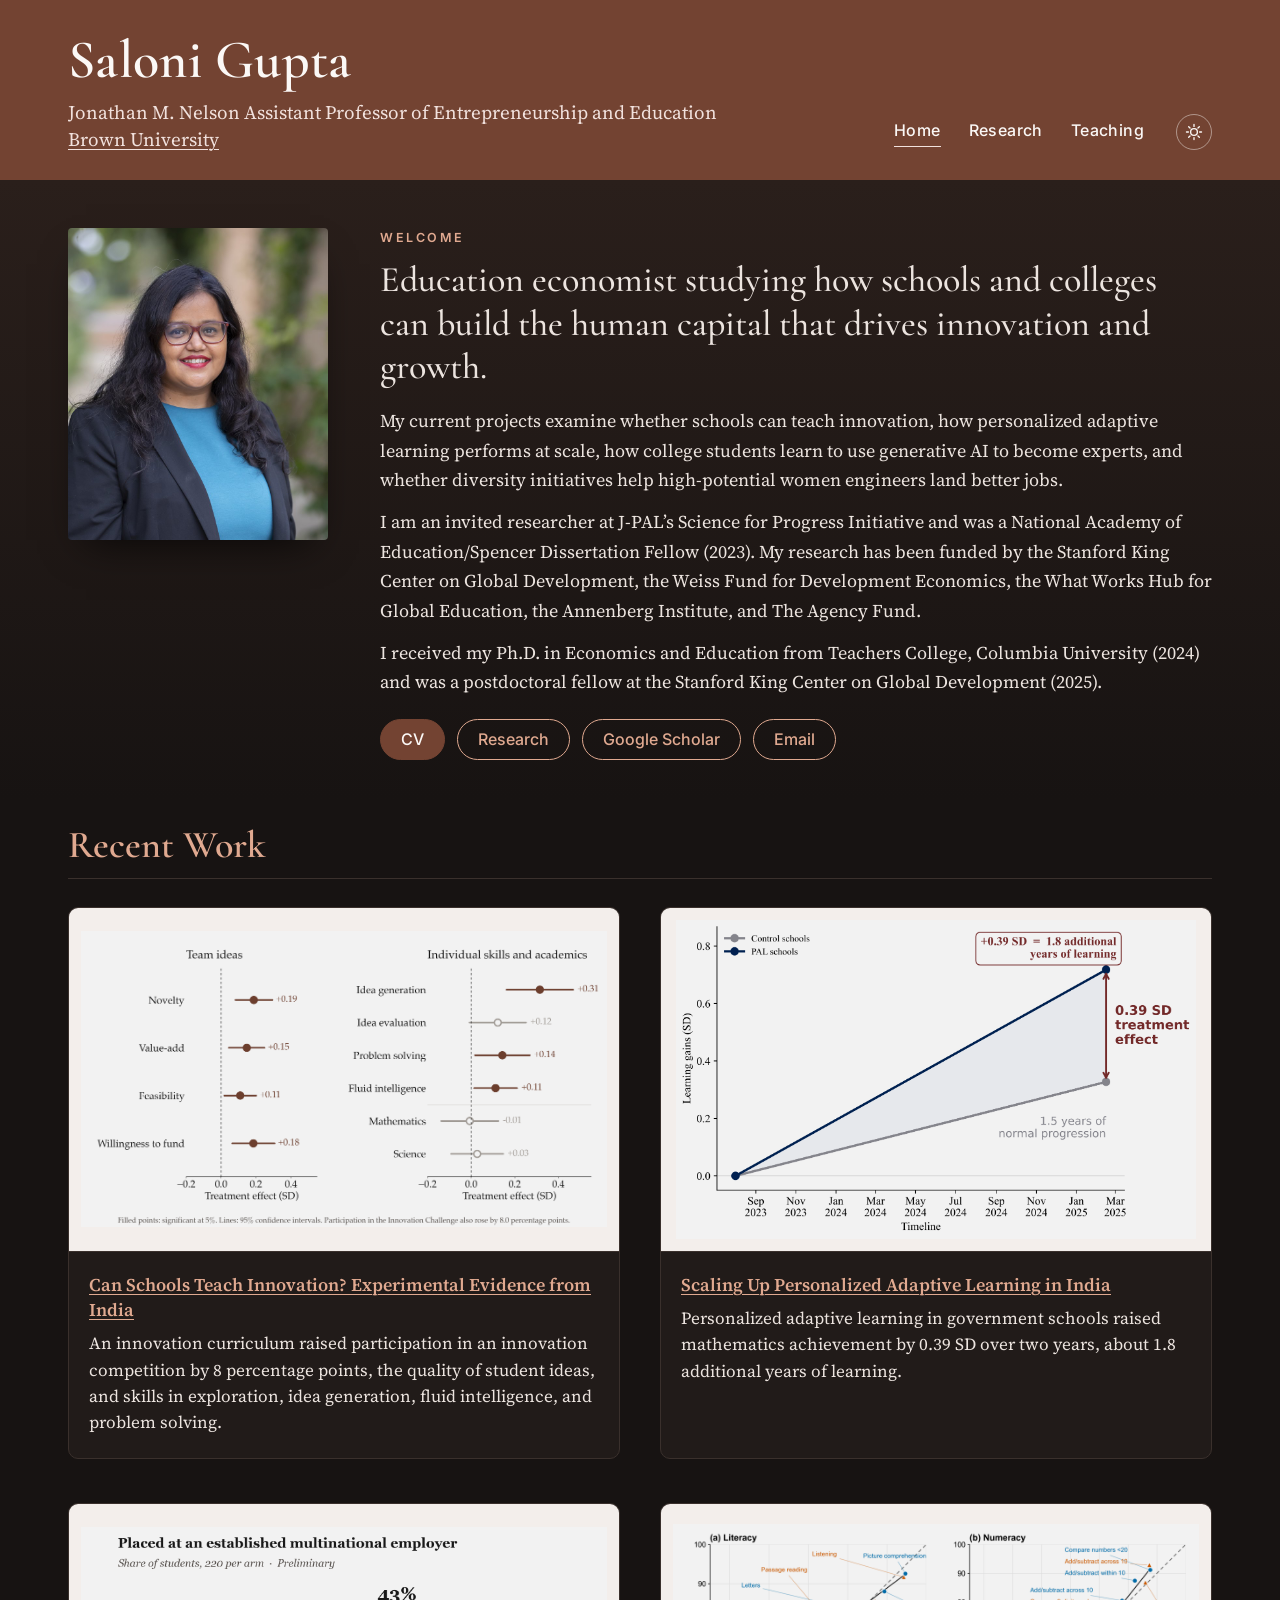
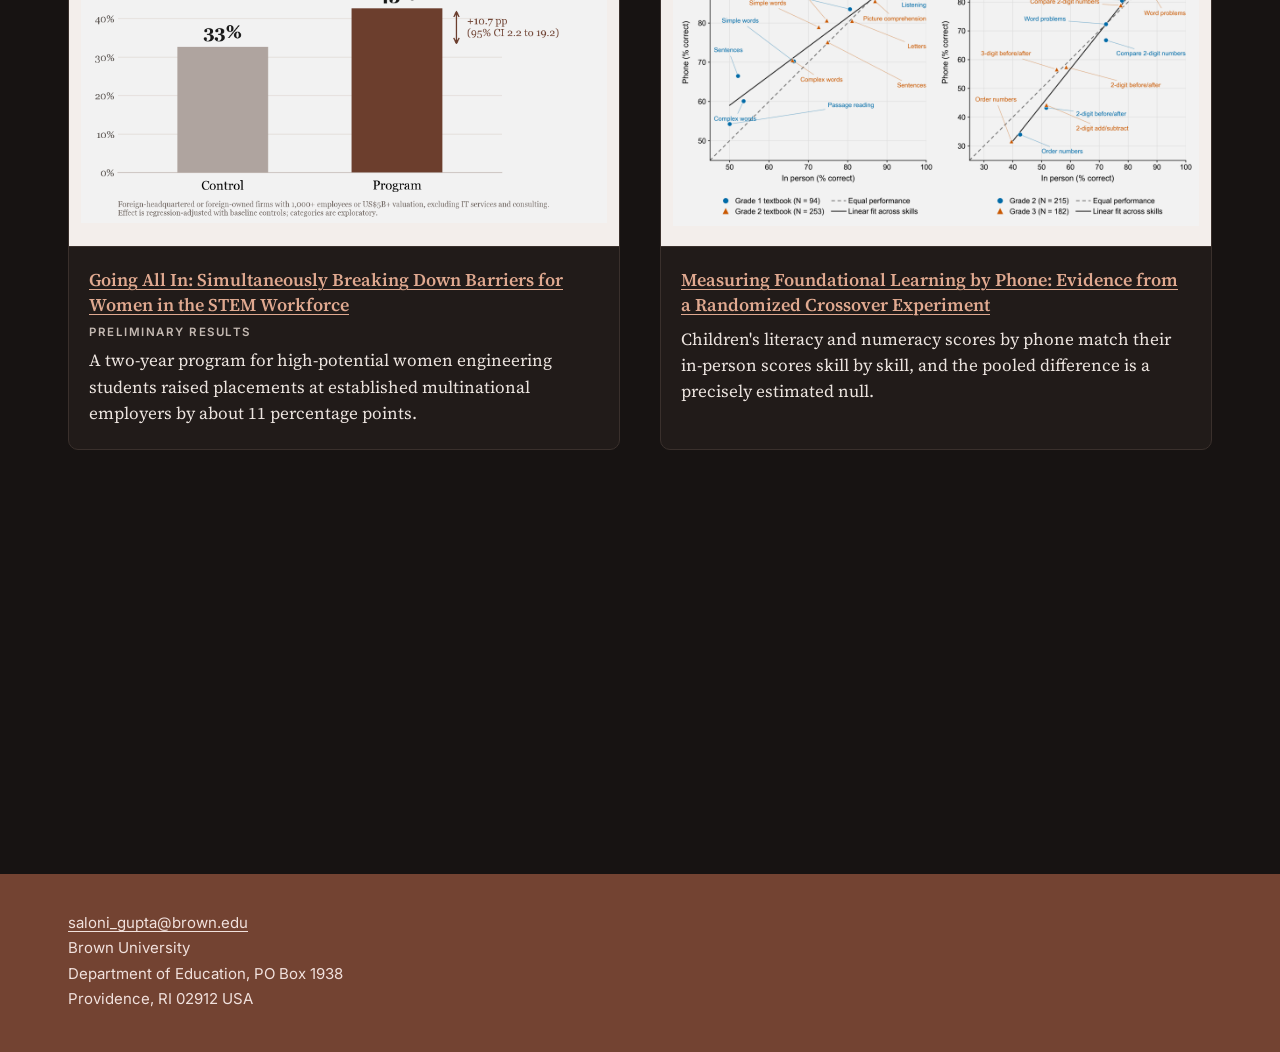
==== commit 29740e75: "Move PhD and postdoc to the last bio paragraph Co-Authored-By: Claude Opus 5.5 <noreply@anthropic.co" ====
--- a/index.html
+++ b/index.html
@@ -63,8 +63,8 @@
         <p class="tagline">Education economist studying how schools and colleges can build the human capital that drives innovation and growth.</p>
         <div class="bio">
       <p>My current projects examine whether schools can teach innovation, how personalized adaptive learning performs at scale, how college students learn to use generative AI to become experts, and whether diversity initiatives help high-potential women engineers land better jobs.</p>
+      <p>I am an invited researcher at <a class="quiet" href="https://www.povertyactionlab.org/initiative/science-progress-initiative">J-PAL’s Science for Progress Initiative</a> and was a <a class="quiet" href="https://naeducation.org/awardee/saloni-gupta/">National Academy of Education/Spencer Dissertation Fellow</a> (2023). My research has been funded by the <a class="quiet" href="https://kingcenter.stanford.edu/">Stanford King Center on Global Development</a>, the <a class="quiet" href="https://weissfund.uchicago.edu/">Weiss Fund for Development Economics</a>, the <a class="quiet" href="https://www.wwhge.org/">What Works Hub for Global Education</a>, the <a class="quiet" href="https://annenberg.brown.edu/">Annenberg Institute</a>, and <a class="quiet" href="https://www.agency.fund/">The Agency Fund</a>.</p>
       <p>I received my Ph.D. in <a class="quiet" href="https://www.tc.columbia.edu/education-policy-and-social-analysis/economics-and-education/">Economics and Education</a> from Teachers College, Columbia University (2024) and was a postdoctoral fellow at the <a class="quiet" href="https://kingcenter.stanford.edu/people/saloni-gupta">Stanford King Center on Global Development</a> (2025).</p>
-      <p>I am an invited researcher at <a class="quiet" href="https://www.povertyactionlab.org/initiative/science-progress-initiative">J-PAL’s Science for Progress Initiative</a> and was a <a class="quiet" href="https://naeducation.org/awardee/saloni-gupta/">National Academy of Education/Spencer Dissertation Fellow</a> (2023). My research has been funded by the <a class="quiet" href="https://kingcenter.stanford.edu/">Stanford King Center on Global Development</a>, the <a class="quiet" href="https://weissfund.uchicago.edu/">Weiss Fund for Development Economics</a>, the <a class="quiet" href="https://www.wwhge.org/">What Works Hub for Global Education</a>, the <a class="quiet" href="https://annenberg.brown.edu/">Annenberg Institute</a>, and <a class="quiet" href="https://www.agency.fund/">The Agency Fund</a>.</p>
         </div>
         <p class="buttons">
           <a class="btn btn-solid" href="https://drive.google.com/file/d/1WS9bWjuK0NoUhhTJx7CAE8y5feHexhwJ/view">CV</a>
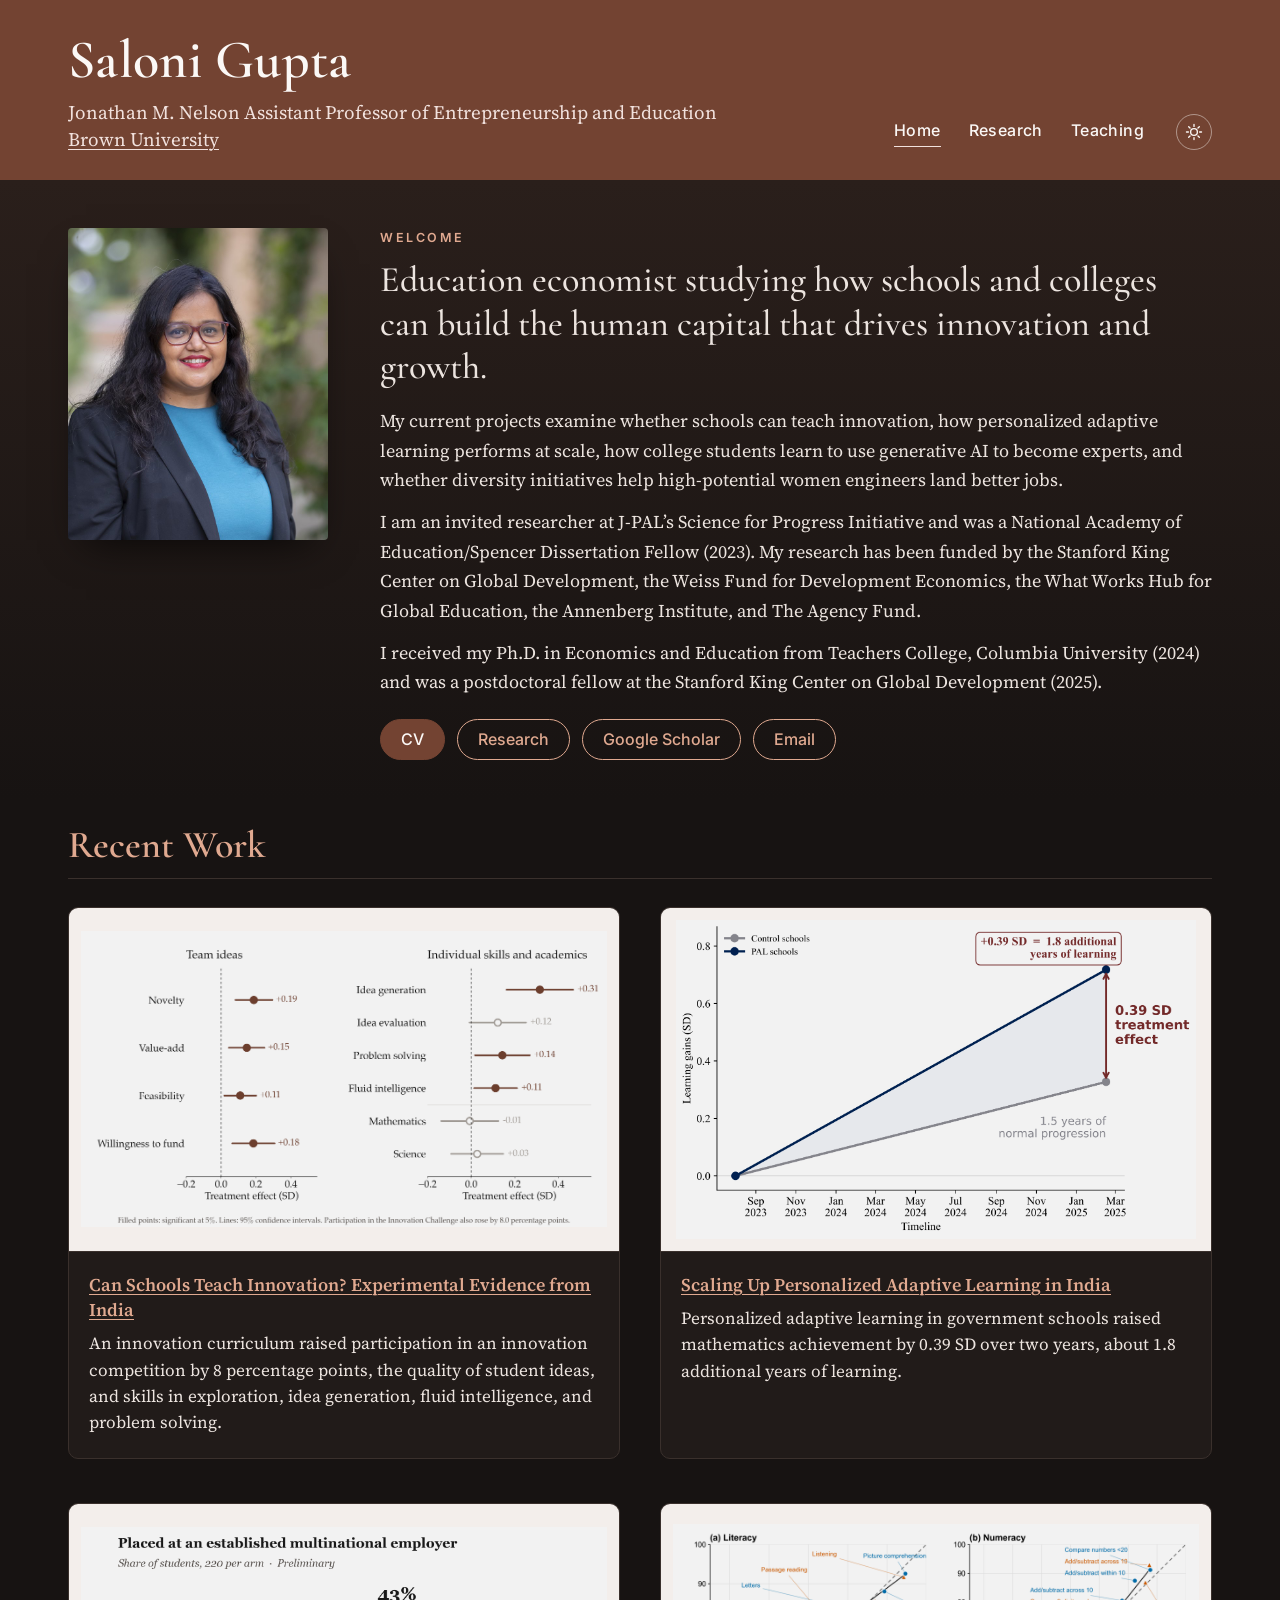
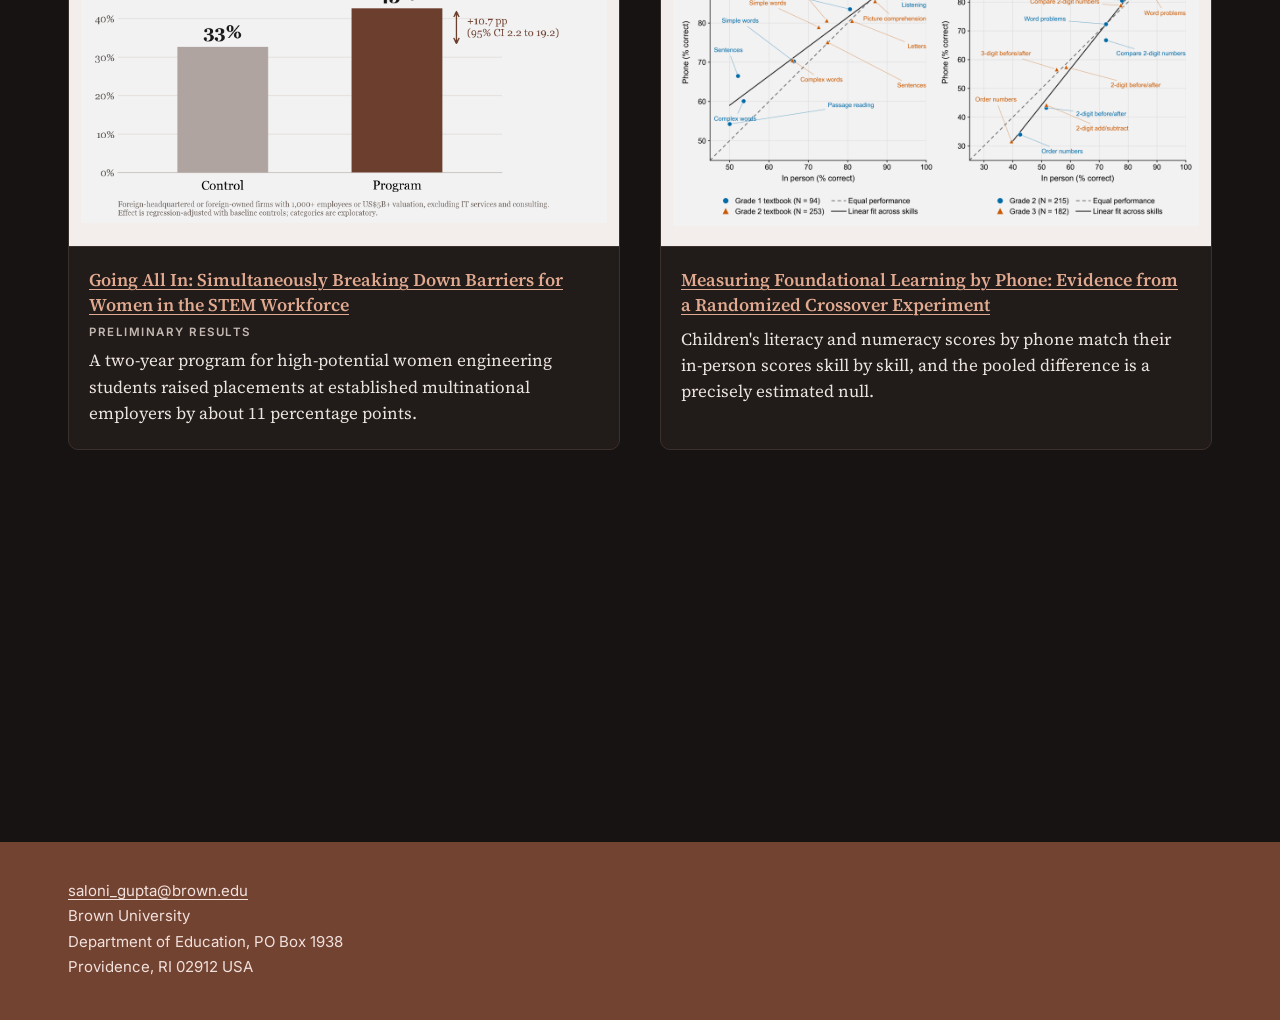
==== commit b1f0ebb5: "Remove NEUDC photo caption Co-Authored-By: Claude Opus 5.5 <noreply@anthropic.com>" ====
--- a/index.html
+++ b/index.html
@@ -120,7 +120,6 @@
       </ul>
       <figure class="talk-photo">
         <img src="assets/photos/neudc-2026.jpg" alt="Saloni Gupta presenting at NEUDC 2026, Cornell University" loading="lazy">
-        <figcaption>Presenting at NEUDC 2026, Cornell University</figcaption>
       </figure>
     </div>
   </section>
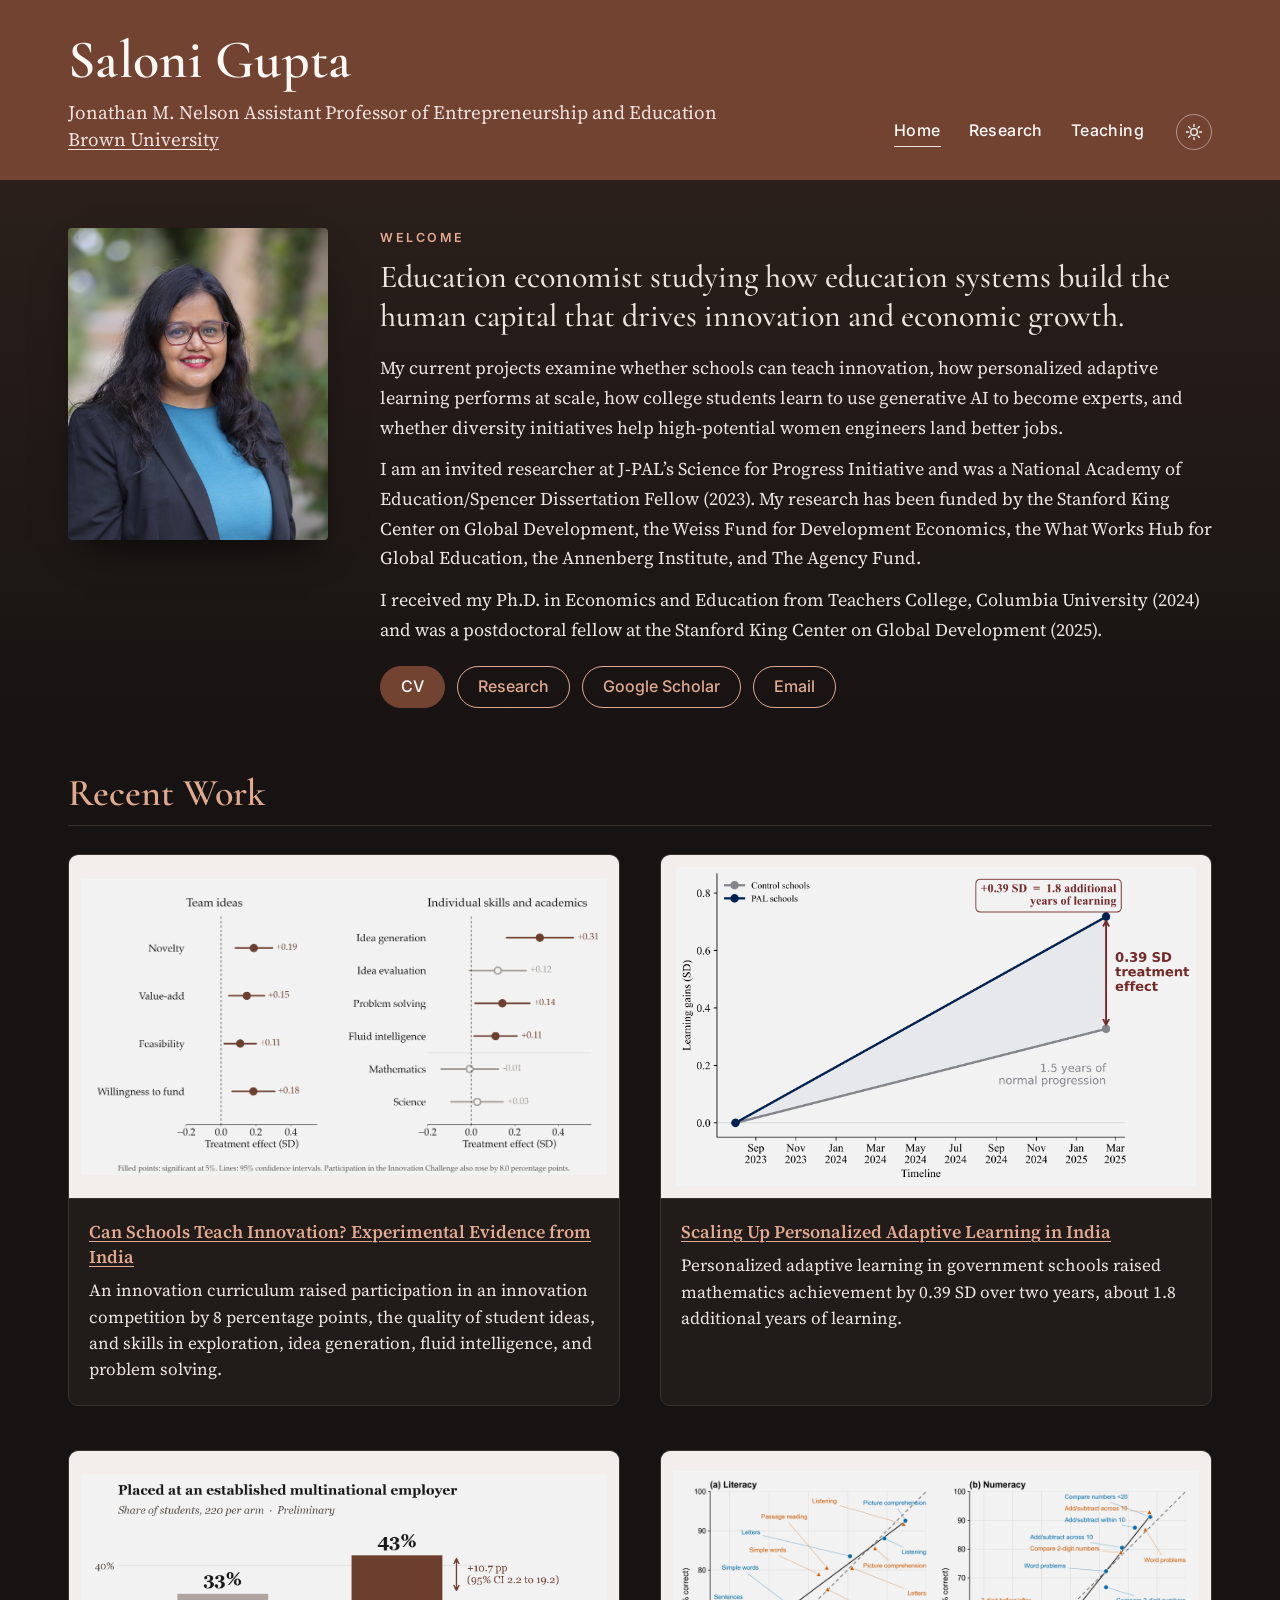
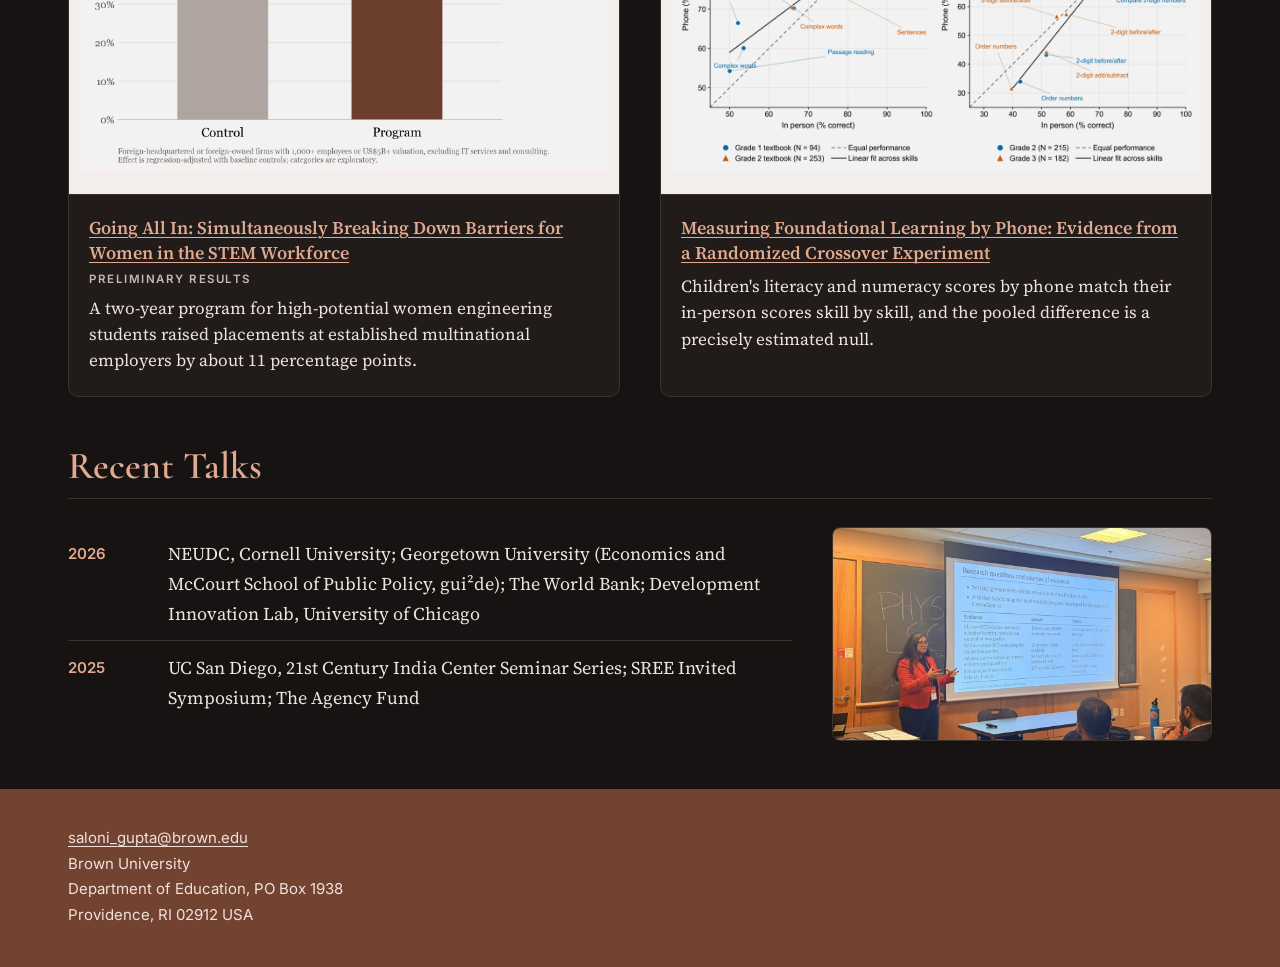
==== commit 35fde4e6: "Headline: education systems and economic growth, 32px; share card updated Co-Authored-By: Claude Opu" ====
--- a/index.html
+++ b/index.html
@@ -60,7 +60,7 @@
       <img class="headshot" src="assets/headshot.jpg" alt="Portrait of Saloni Gupta" width="260" height="312">
       <div class="hero-text">
         <p class="eyebrow">Welcome</p>
-        <p class="tagline">Education economist studying how schools and colleges can build the human capital that drives innovation and growth.</p>
+        <p class="tagline">Education economist studying how education systems build the human capital that drives innovation and economic growth.</p>
         <div class="bio">
       <p>My current projects examine whether schools can teach innovation, how personalized adaptive learning performs at scale, how college students learn to use generative AI to become experts, and whether diversity initiatives help high-potential women engineers land better jobs.</p>
       <p>I am an invited researcher at <a class="quiet" href="https://www.povertyactionlab.org/initiative/science-progress-initiative">J-PAL’s Science for Progress Initiative</a> and was a <a class="quiet" href="https://naeducation.org/awardee/saloni-gupta/">National Academy of Education/Spencer Dissertation Fellow</a> (2023). My research has been funded by the <a class="quiet" href="https://kingcenter.stanford.edu/">Stanford King Center on Global Development</a>, the <a class="quiet" href="https://weissfund.uchicago.edu/">Weiss Fund for Development Economics</a>, the <a class="quiet" href="https://www.wwhge.org/">What Works Hub for Global Education</a>, the <a class="quiet" href="https://annenberg.brown.edu/">Annenberg Institute</a>, and <a class="quiet" href="https://www.agency.fund/">The Agency Fund</a>.</p>
--- a/assets/style.css
+++ b/assets/style.css
@@ -113,7 +113,7 @@
 }
 .tagline {
   margin: 0; font-family: var(--display); font-weight: 500;
-  font-size: 36px; line-height: 1.2; color: var(--ink);
+  font-size: 32px; line-height: 1.2; color: var(--ink);
   margin-bottom: 18px;
 }
 .buttons { display: flex; flex-wrap: wrap; gap: 12px; margin: 22px 0 0; }
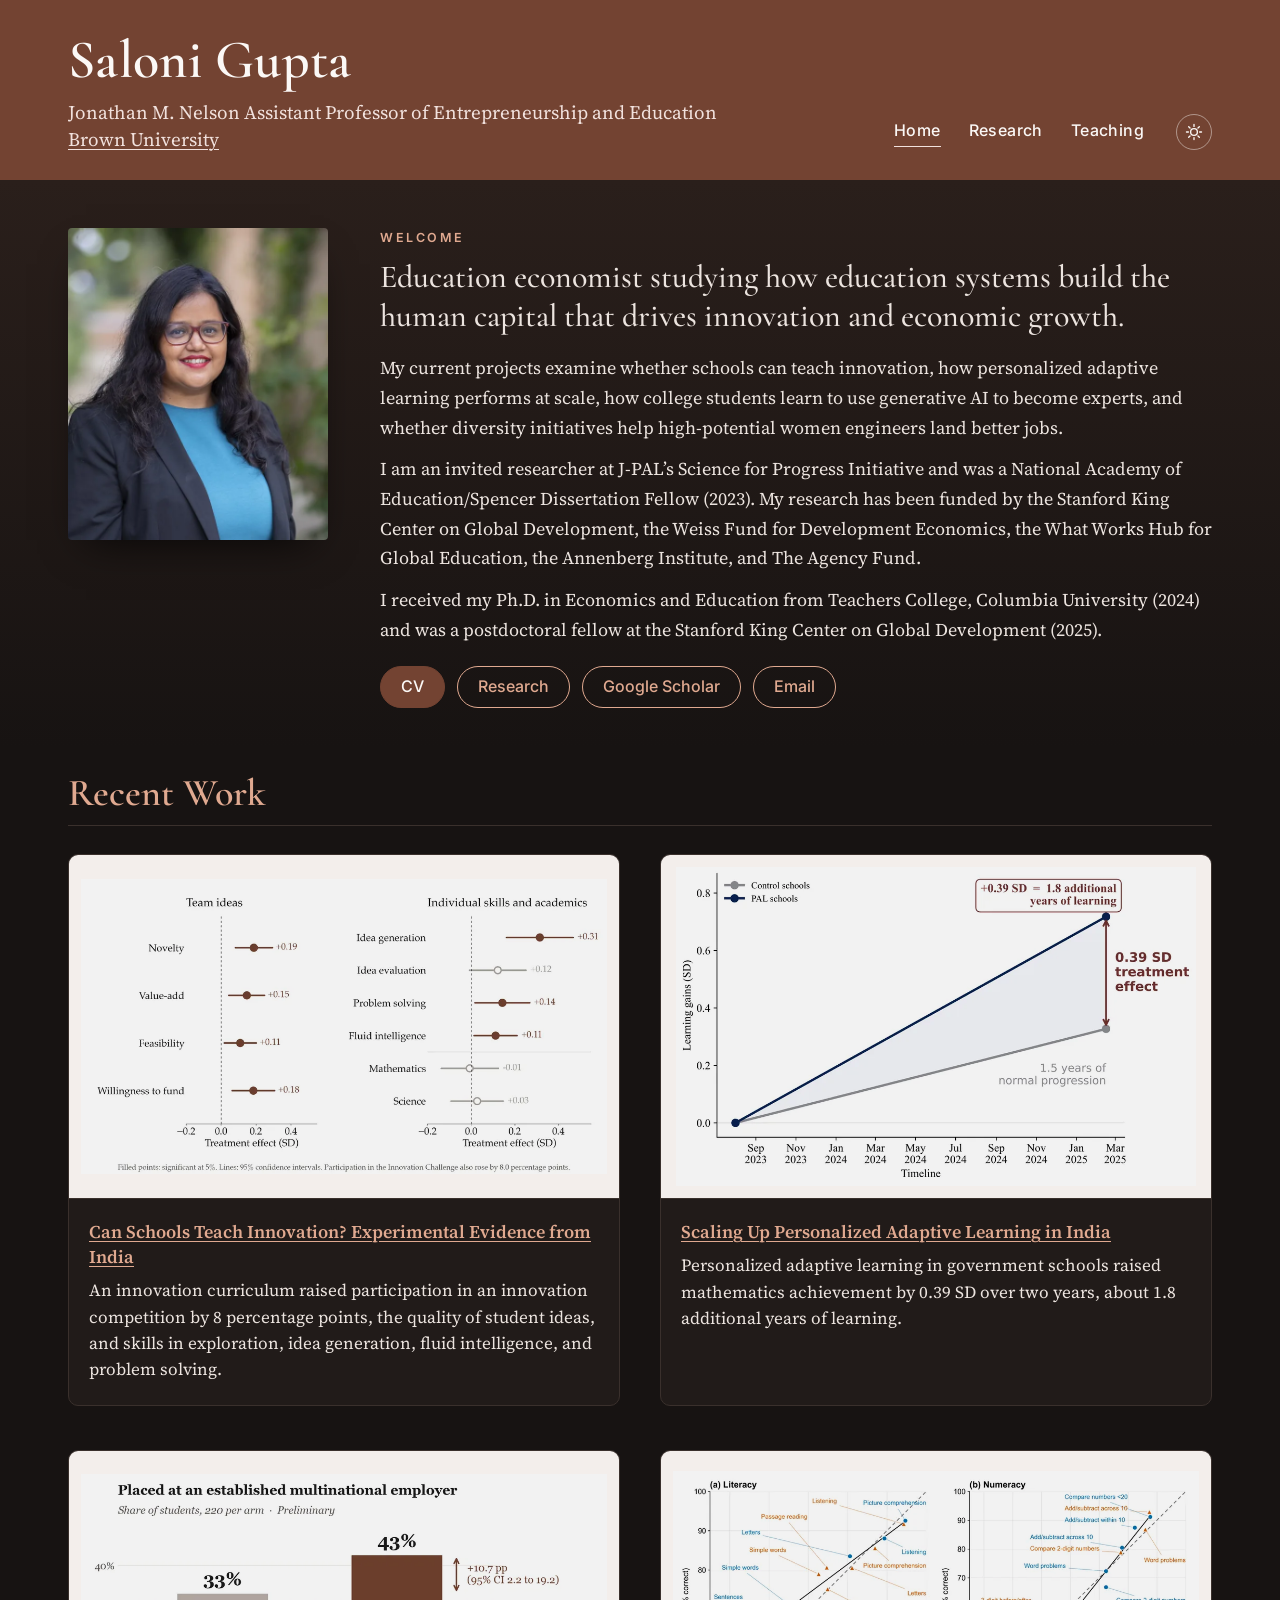
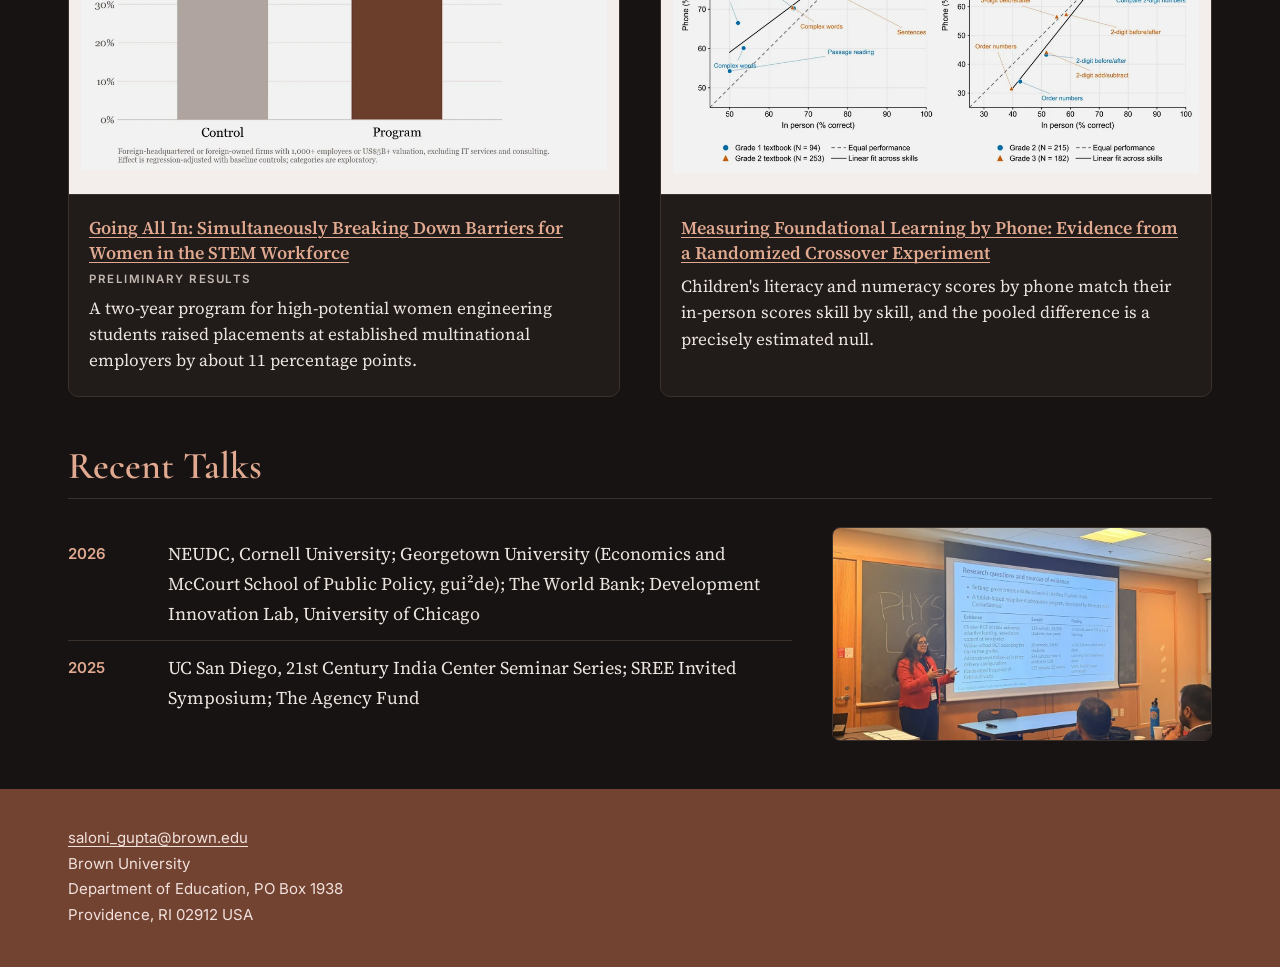
==== commit 2ab6974d: "Speed: resized WebP images, non-blocking font stylesheet Co-Authored-By: Claude Opus 5.5 <noreply@an" ====
--- a/index.html
+++ b/index.html
@@ -30,7 +30,9 @@
 </script>
 <link rel="preconnect" href="https://fonts.googleapis.com">
 <link rel="preconnect" href="https://fonts.gstatic.com" crossorigin>
-<link rel="stylesheet" href="https://fonts.googleapis.com/css2?family=Inter:wght@400;500;600&family=Cormorant+Garamond:ital,wght@0,500;0,600;0,700;1,500&family=Source+Serif+4:ital,opsz,wght@0,8..60,400;0,8..60,600;0,8..60,700;1,8..60,400&display=swap">
+<link rel="preload" as="style" href="https://fonts.googleapis.com/css2?family=Inter:wght@400;500;600&family=Cormorant+Garamond:ital,wght@0,500;0,600;0,700;1,500&family=Source+Serif+4:ital,opsz,wght@0,8..60,400;0,8..60,600;0,8..60,700;1,8..60,400&display=swap">
+<link rel="stylesheet" href="https://fonts.googleapis.com/css2?family=Inter:wght@400;500;600&family=Cormorant+Garamond:ital,wght@0,500;0,600;0,700;1,500&family=Source+Serif+4:ital,opsz,wght@0,8..60,400;0,8..60,600;0,8..60,700;1,8..60,400&display=swap" media="print" onload="this.media='all'">
+<noscript><link rel="stylesheet" href="https://fonts.googleapis.com/css2?family=Inter:wght@400;500;600&family=Cormorant+Garamond:ital,wght@0,500;0,600;0,700;1,500&family=Source+Serif+4:ital,opsz,wght@0,8..60,400;0,8..60,600;0,8..60,700;1,8..60,400&display=swap"></noscript>
 <link rel="stylesheet" href="assets/style.css">
 </head>
 <body>
@@ -57,7 +59,7 @@
 <main>
   <section class="hero">
     <div class="wrap hero-inner">
-      <img class="headshot" src="assets/headshot.jpg" alt="Portrait of Saloni Gupta" width="260" height="312">
+      <img class="headshot" src="assets/headshot.webp" alt="Portrait of Saloni Gupta" width="260" height="312">
       <div class="hero-text">
         <p class="eyebrow">Welcome</p>
         <p class="tagline">Education economist studying how education systems build the human capital that drives innovation and economic growth.</p>
@@ -81,21 +83,21 @@
     <div class="grid">
       <article class="card reveal">
         <button class="fig" data-full="assets/figures/innovation.png" aria-label="Enlarge figure: Can Schools Teach Innovation?">
-          <img src="assets/figures/innovation.png" alt="Treatment effects on team ideas and individual skills" loading="lazy">
+          <img src="assets/figures/innovation.webp" alt="Treatment effects on team ideas and individual skills" loading="lazy">
         </button>
         <h3><a href="research.html#innovation">Can Schools Teach Innovation? Experimental Evidence from India</a></h3>
         <p>An innovation curriculum raised participation in an innovation competition by 8 percentage points, the quality of student ideas, and skills in exploration, idea generation, fluid intelligence, and problem solving.</p>
       </article>
       <article class="card reveal">
         <button class="fig" data-full="assets/figures/pal.png" aria-label="Enlarge figure: Scaling Up Personalized Adaptive Learning">
-          <img src="assets/figures/pal.png" alt="Learning gains in PAL and control schools over two years" loading="lazy">
+          <img src="assets/figures/pal.webp" alt="Learning gains in PAL and control schools over two years" loading="lazy">
         </button>
         <h3><a href="research.html#pal">Scaling Up Personalized Adaptive Learning in India</a></h3>
         <p>Personalized adaptive learning in government schools raised mathematics achievement by 0.39 SD over two years, about 1.8 additional years of learning.</p>
       </article>
       <article class="card reveal">
         <button class="fig" data-full="assets/figures/women-stem.png" aria-label="Enlarge figure: Going All In">
-          <img src="assets/figures/women-stem.png" alt="Share of students placed at an established multinational employer, control versus program" loading="lazy">
+          <img src="assets/figures/women-stem.webp" alt="Share of students placed at an established multinational employer, control versus program" loading="lazy">
         </button>
         <h3><a href="research.html#going-all-in">Going All In: Simultaneously Breaking Down Barriers for Women in the STEM Workforce</a></h3>
         <p class="card-kicker">Preliminary results</p>
@@ -103,7 +105,7 @@
       </article>
       <article class="card reveal">
         <button class="fig" data-full="assets/figures/phone.png" aria-label="Enlarge figure: Measuring Foundational Learning by Phone">
-          <img src="assets/figures/phone.png" alt="Phone versus in-person scores, skill by skill" loading="lazy">
+          <img src="assets/figures/phone.webp" alt="Phone versus in-person scores, skill by skill" loading="lazy">
         </button>
         <h3><a href="research.html#phone">Measuring Foundational Learning by Phone: Evidence from a Randomized Crossover Experiment</a></h3>
         <p>Children's literacy and numeracy scores by phone match their in-person scores skill by skill, and the pooled difference is a precisely estimated null.</p>
@@ -119,7 +121,7 @@
         <li><span class="talk-date">2025</span><span>UC San Diego, 21st Century India Center Seminar Series; SREE Invited Symposium; The Agency Fund</span></li>
       </ul>
       <figure class="talk-photo">
-        <img src="assets/photos/neudc-2026.jpg" alt="Saloni Gupta presenting at NEUDC 2026, Cornell University" loading="lazy">
+        <img src="assets/photos/neudc-2026.webp" alt="Saloni Gupta presenting at NEUDC 2026, Cornell University" loading="lazy">
       </figure>
     </div>
   </section>
